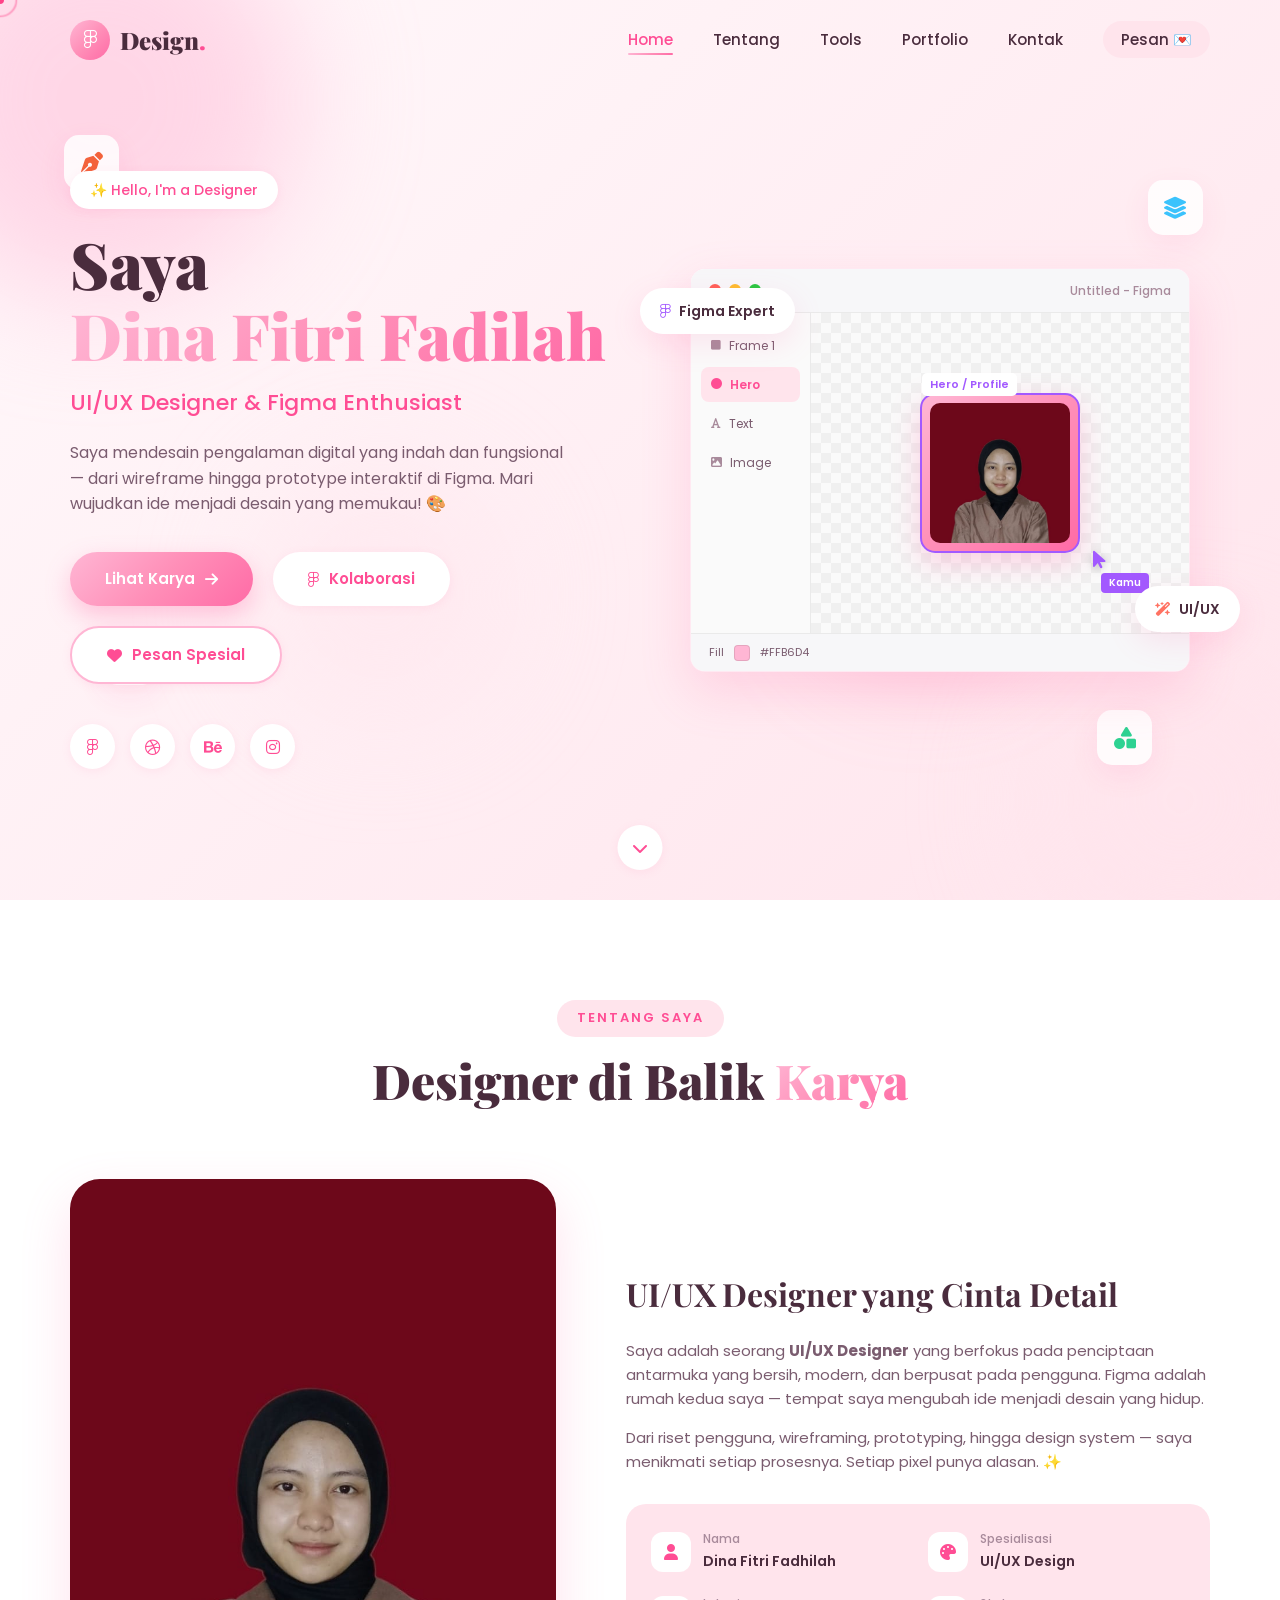
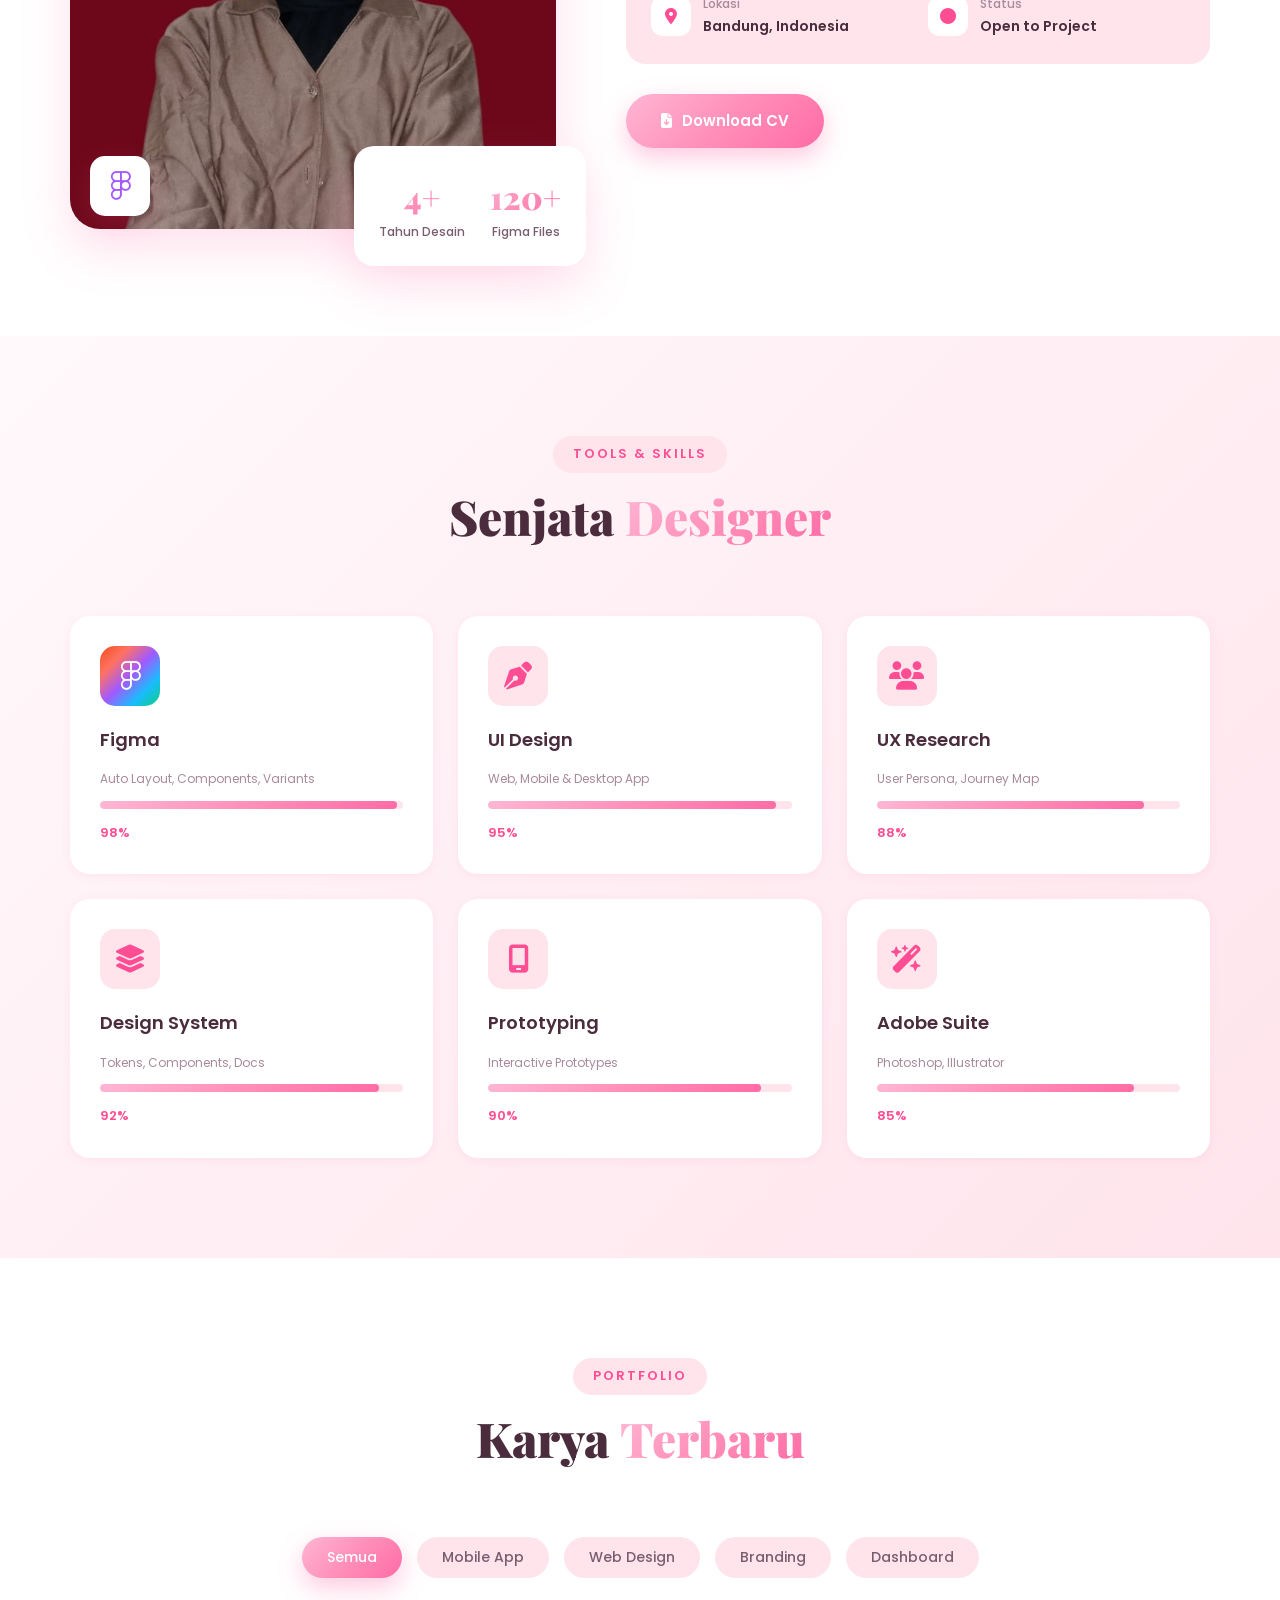
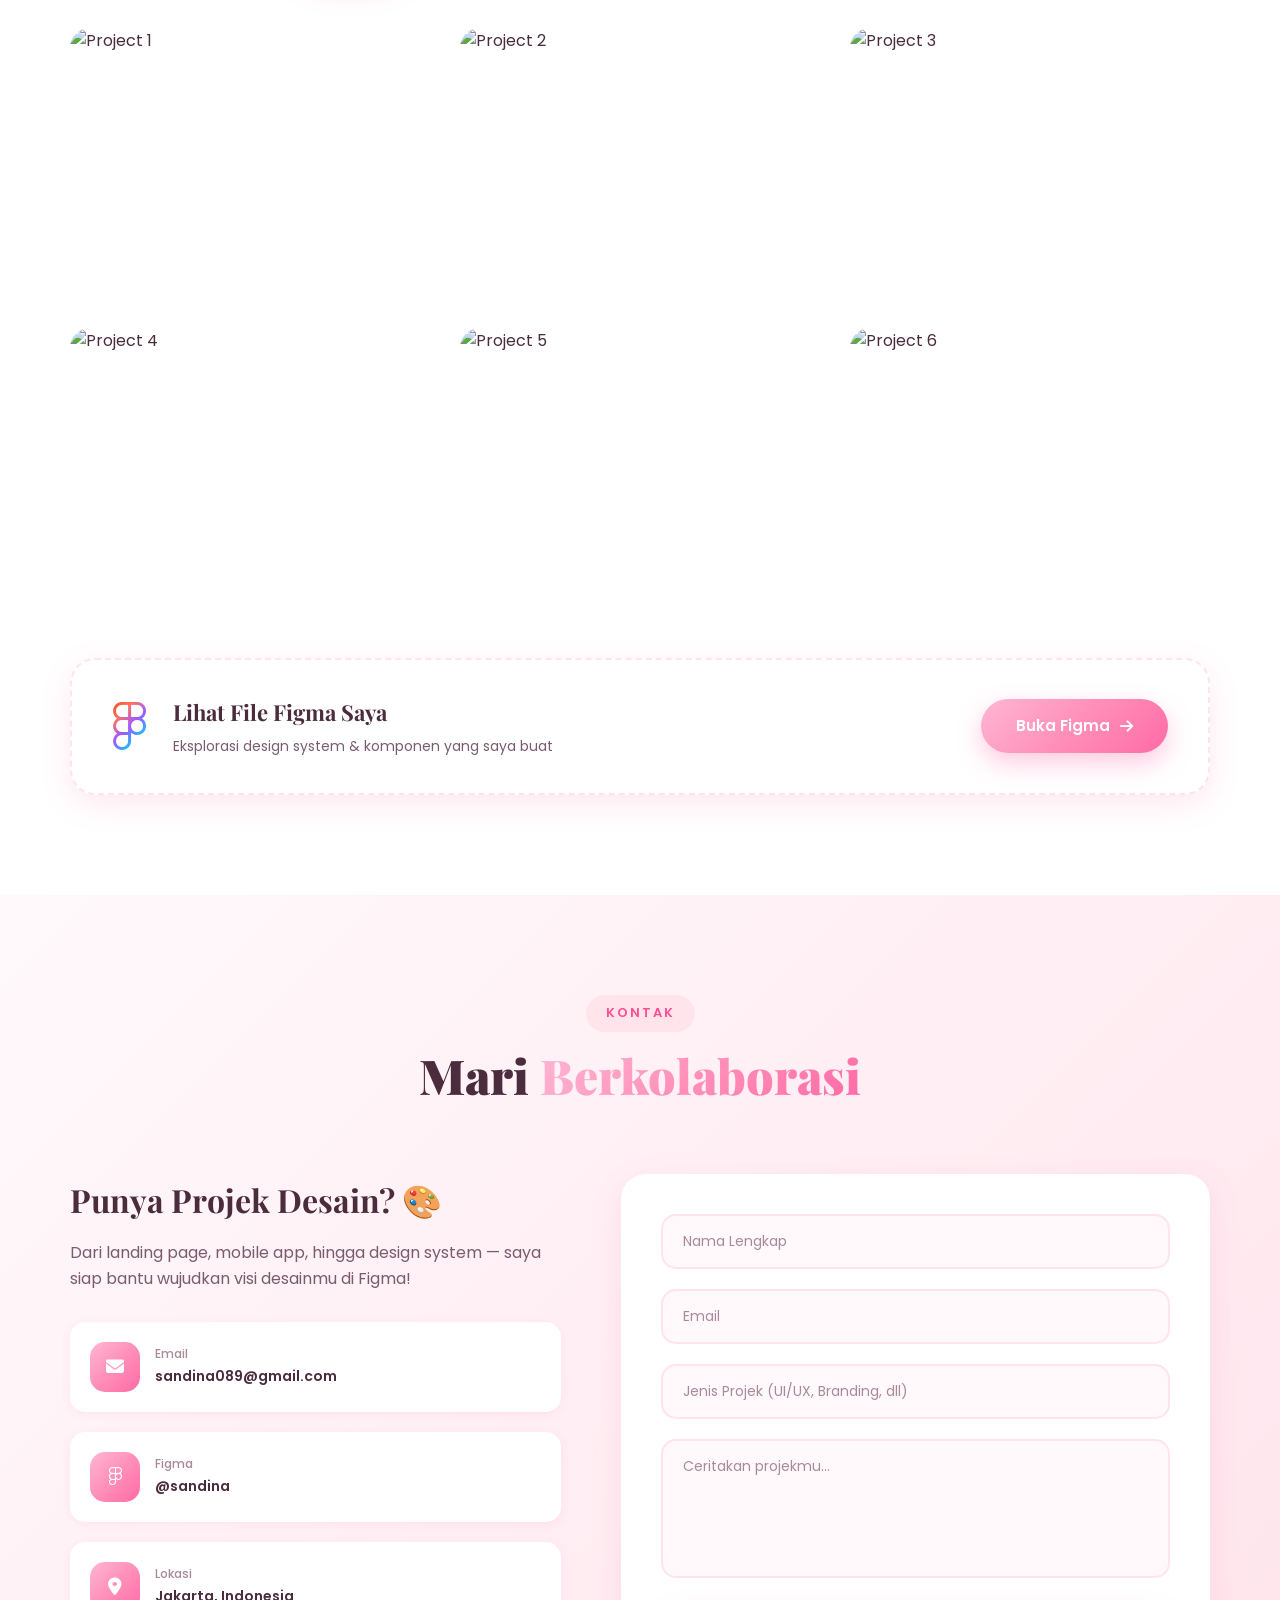
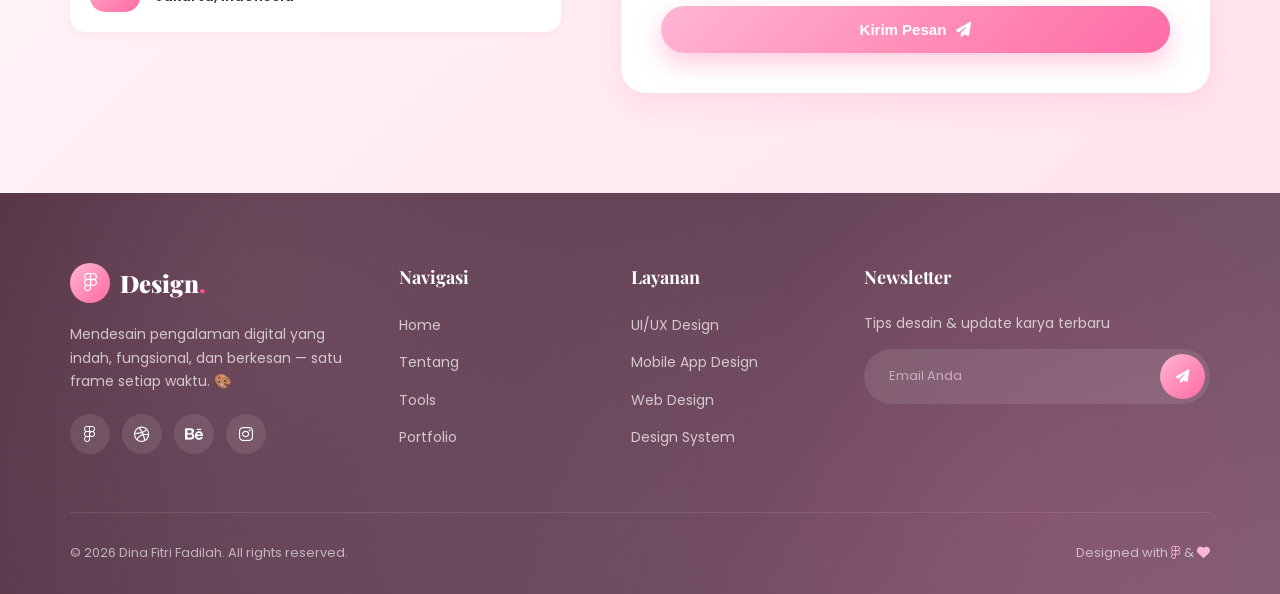
==== index.html @ 7e272f4e "🎀 Initial commit - pink profile website" ====
<!DOCTYPE html>
<html lang="id">
<head>
    <meta charset="UTF-8">
    <meta name="viewport" content="width=device-width, initial-scale=1.0">
    <title>Dina Fitri Fadilah | UI/UX Designer & Figma Expert</title>
    <link rel="stylesheet" href="style.css">
    <link href="https://fonts.googleapis.com/css2?family=Poppins:wght@300;400;500;600;700;800&family=Playfair+Display:wght@700;900&display=swap" rel="stylesheet">
    <link rel="stylesheet" href="https://cdnjs.cloudflare.com/ajax/libs/font-awesome/6.4.0/css/all.min.css">
</head>
<body>
    <!-- Loading Screen -->
    <div class="loader">
        <div class="loader-content">
            <div class="figma-loader">
                <span class="dot dot-1"></span>
                <span class="dot dot-2"></span>
                <span class="dot dot-3"></span>
                <span class="dot dot-4"></span>
                <span class="dot dot-5"></span>
            </div>
            <p>Designing...</p>
        </div>
    </div>

    <!-- Custom Cursor -->
    <div class="cursor"></div>
    <div class="cursor-follower"></div>

    <!-- Navbar -->
    <nav class="navbar">
        <div class="nav-container">
            <a href="#home" class="logo">
                <span class="logo-icon"><i class="fab fa-figma"></i></span>
                <span class="logo-text">Design<span class="logo-accent">.</span></span>
            </a>
            
            <ul class="nav-menu">
                <li><a href="#home" class="nav-link active">Home</a></li>
                <li><a href="#about" class="nav-link">Tentang</a></li>
                <li><a href="#skills" class="nav-link">Tools</a></li>
                <li><a href="#portfolio" class="nav-link">Portfolio</a></li>
                <li><a href="#contact" class="nav-link">Kontak</a></li>
                <li><a href="pesan.html" class="nav-link nav-special">Pesan 💌</a></li>
            </ul>

            <div class="hamburger">
                <span></span>
                <span></span>
                <span></span>
            </div>
        </div>
    </nav>

    <!-- Hero Section -->
    <section id="home" class="hero">
        <div class="floating-shapes">
            <div class="shape shape-1"></div>
            <div class="shape shape-2"></div>
            <div class="shape shape-3"></div>
            <div class="shape shape-4"></div>
        </div>

        <!-- Floating Figma Tools -->
        <div class="floating-tools">
            <div class="tool-icon tool-1"><i class="fas fa-pen-nib"></i></div>
            <div class="tool-icon tool-2"><i class="fas fa-vector-square"></i></div>
            <div class="tool-icon tool-3"><i class="fas fa-layer-group"></i></div>
            <div class="tool-icon tool-4"><i class="fas fa-shapes"></i></div>
        </div>

        <div class="hero-container">
            <div class="hero-content">
                <span class="hero-greeting">✨ Hello, I'm a Designer</span>
                <h1 class="hero-title">
                    Saya <span class="highlight">Dina Fitri Fadilah</span>
                </h1>
                <p class="hero-subtitle">UI/UX Designer & Figma Enthusiast</p>
                <p class="hero-description">
                    Saya mendesain pengalaman digital yang indah dan fungsional — 
                    dari wireframe hingga prototype interaktif di Figma. Mari wujudkan 
                    ide menjadi desain yang memukau! 🎨
                </p>
                
                <div class="hero-buttons">
                    <a href="#portfolio" class="btn btn-primary">
                        Lihat Karya <i class="fas fa-arrow-right"></i>
                    </a>
                    <a href="#contact" class="btn btn-secondary">
                        <i class="fab fa-figma"></i> Kolaborasi
                    </a>
                    <a href="pesan.html" class="btn btn-special">
                        <i class="fas fa-heart"></i> Pesan Spesial
                    </a>
                </div>

                <div class="hero-socials">
                    <a href="#" class="social-link" title="Figma"><i class="fab fa-figma"></i></a>
                    <a href="#" class="social-link" title="Dribbble"><i class="fab fa-dribbble"></i></a>
                    <a href="#" class="social-link" title="Behance"><i class="fab fa-behance"></i></a>
                    <a href="#" class="social-link" title="Instagram"><i class="fab fa-instagram"></i></a>
                </div>
            </div>

            <div class="hero-image">
                <div class="figma-canvas">
                    <!-- Design Canvas Mockup -->
                    <div class="canvas-toolbar">
                        <span class="dot-red"></span>
                        <span class="dot-yellow"></span>
                        <span class="dot-green"></span>
                        <span class="canvas-title">Untitled - Figma</span>
                    </div>
                    <div class="canvas-body">
                        <div class="canvas-sidebar">
                            <div class="layer-item"><i class="fas fa-square"></i> Frame 1</div>
                            <div class="layer-item active"><i class="fas fa-circle"></i> Hero</div>
                            <div class="layer-item"><i class="fas fa-font"></i> Text</div>
                            <div class="layer-item"><i class="fas fa-image"></i> Image</div>
                        </div>
                        <div class="canvas-workspace">
                            <div class="design-frame">
                                <img src="dina.jpeg" alt="Profile">
                                <div class="frame-label">Hero / Profile</div>
                            </div>
                            <div class="cursor-design">
                                <i class="fas fa-mouse-pointer"></i>
                                <span class="cursor-name">Kamu</span>
                            </div>
                        </div>
                    </div>
                    <div class="canvas-properties">
                        <span>Fill</span>
                        <span class="color-chip"></span>
                        <span>#FFB6D4</span>
                    </div>
                </div>

                <div class="floating-badge badge-1">
                    <i class="fab fa-figma"></i>
                    <span>Figma Expert</span>
                </div>
                <div class="floating-badge badge-2">
                    <i class="fas fa-wand-magic-sparkles"></i>
                    <span>UI/UX</span>
                </div>
            </div>
        </div>

        <a href="#about" class="scroll-down">
            <i class="fas fa-chevron-down"></i>
        </a>
    </section>

    <!-- About Section -->
    <section id="about" class="about">
        <div class="container">
            <div class="section-header">
                <span class="section-tag">Tentang Saya</span>
                <h2 class="section-title">Designer di Balik <span class="highlight">Karya</span></h2>
            </div>

            <div class="about-content">
                <div class="about-image">
                    <div class="about-img-wrapper">
                        <img src="dina.jpeg" alt="About">
                        <div class="img-decoration">
                            <i class="fab fa-figma"></i>
                        </div>
                    </div>
                    <div class="about-stats">
                        <div class="stat">
                            <h3>4+</h3>
                            <p>Tahun Desain</p>
                        </div>
                        <div class="stat">
                            <h3>120+</h3>
                            <p>Figma Files</p>
                        </div>
                    </div>
                </div>

                <div class="about-text">
                    <h3>UI/UX Designer yang Cinta Detail</h3>
                    <p>
                        Saya adalah seorang <strong>UI/UX Designer</strong> yang berfokus pada 
                        penciptaan antarmuka yang bersih, modern, dan berpusat pada pengguna. 
                        Figma adalah rumah kedua saya — tempat saya mengubah ide menjadi 
                        desain yang hidup.
                    </p>
                    <p>
                        Dari riset pengguna, wireframing, prototyping, hingga design system — 
                        saya menikmati setiap prosesnya. Setiap pixel punya alasan. ✨
                    </p>

                    <div class="about-info">
                        <div class="info-item">
                            <i class="fas fa-user"></i>
                            <div>
                                <strong>Nama</strong>
                                <span>Dina Fitri Fadhilah</span>
                            </div>
                        </div>
                        <div class="info-item">
                            <i class="fas fa-palette"></i>
                            <div>
                                <strong>Spesialisasi</strong>
                                <span>UI/UX Design</span>
                            </div>
                        </div>
                        <div class="info-item">
                            <i class="fas fa-map-marker-alt"></i>
                            <div>
                                <strong>Lokasi</strong>
                                <span>Bandung, Indonesia</span>
                            </div>
                        </div>
                        <div class="info-item">
                            <i class="fas fa-circle"></i>
                            <div>
                                <strong>Status</strong>
                                <span>Open to Project</span>
                            </div>
                        </div>
                    </div>

                    <a href="#" class="btn btn-primary">
                        <i class="fas fa-file-arrow-down"></i> Download CV
                    </a>
                </div>
            </div>
        </div>
    </section>

    <!-- Skills Section (Figma Tools) -->
    <section id="skills" class="skills">
        <div class="container">
            <div class="section-header">
                <span class="section-tag">Tools & Skills</span>
                <h2 class="section-title">Senjata <span class="highlight">Designer</span></h2>
            </div>

            <div class="skills-grid">
                <div class="skill-card">
                    <div class="skill-icon figma-icon">
                        <i class="fab fa-figma"></i>
                    </div>
                    <h3>Figma</h3>
                    <p class="skill-desc">Auto Layout, Components, Variants</p>
                    <div class="skill-bar">
                        <div class="skill-progress" data-progress="98%"></div>
                    </div>
                    <span class="skill-percent">98%</span>
                </div>

                <div class="skill-card">
                    <div class="skill-icon">
                        <i class="fas fa-pen-nib"></i>
                    </div>
                    <h3>UI Design</h3>
                    <p class="skill-desc">Web, Mobile & Desktop App</p>
                    <div class="skill-bar">
                        <div class="skill-progress" data-progress="95%"></div>
                    </div>
                    <span class="skill-percent">95%</span>
                </div>

                <div class="skill-card">
                    <div class="skill-icon">
                        <i class="fas fa-users"></i>
                    </div>
                    <h3>UX Research</h3>
                    <p class="skill-desc">User Persona, Journey Map</p>
                    <div class="skill-bar">
                        <div class="skill-progress" data-progress="88%"></div>
                    </div>
                    <span class="skill-percent">88%</span>
                </div>

                <div class="skill-card">
                    <div class="skill-icon">
                        <i class="fas fa-layer-group"></i>
                    </div>
                    <h3>Design System</h3>
                    <p class="skill-desc">Tokens, Components, Docs</p>
                    <div class="skill-bar">
                        <div class="skill-progress" data-progress="92%"></div>
                    </div>
                    <span class="skill-percent">92%</span>
                </div>

                <div class="skill-card">
                    <div class="skill-icon">
                        <i class="fas fa-mobile-screen"></i>
                    </div>
                    <h3>Prototyping</h3>
                    <p class="skill-desc">Interactive Prototypes</p>
                    <div class="skill-bar">
                        <div class="skill-progress" data-progress="90%"></div>
                    </div>
                    <span class="skill-percent">90%</span>
                </div>

                <div class="skill-card">
                    <div class="skill-icon">
                        <i class="fas fa-wand-magic-sparkles"></i>
                    </div>
                    <h3>Adobe Suite</h3>
                    <p class="skill-desc">Photoshop, Illustrator</p>
                    <div class="skill-bar">
                        <div class="skill-progress" data-progress="85%"></div>
                    </div>
                    <span class="skill-percent">85%</span>
                </div>
            </div>
        </div>
    </section>

    <!-- Portfolio Section -->
    <section id="portfolio" class="portfolio">
        <div class="container">
            <div class="section-header">
                <span class="section-tag">Portfolio</span>
                <h2 class="section-title">Karya <span class="highlight">Terbaru</span></h2>
            </div>

            <div class="portfolio-filter">
                <button class="filter-btn active" data-filter="all">Semua</button>
                <button class="filter-btn" data-filter="mobile">Mobile App</button>
                <button class="filter-btn" data-filter="web">Web Design</button>
                <button class="filter-btn" data-filter="branding">Branding</button>
                <button class="filter-btn" data-filter="dashboard">Dashboard</button>
            </div>

            <div class="portfolio-grid">
                <div class="portfolio-item" data-category="mobile">
                    <img src="https://images.unsplash.com/photo-1551650975-87deedd944c3?w=600&h=400&fit=crop" alt="Project 1">
                    <div class="portfolio-overlay">
                        <span class="portfolio-tag">Mobile App</span>
                        <h3>Fitness Tracker App</h3>
                        <p>UI/UX Design • Figma</p>
                        <a href="#" class="portfolio-link"><i class="fas fa-arrow-up-right-from-square"></i></a>
                    </div>
                </div>

                <div class="portfolio-item" data-category="web">
                    <img src="https://images.unsplash.com/photo-1467232004584-a241de8bcf5d?w=600&h=400&fit=crop" alt="Project 2">
                    <div class="portfolio-overlay">
                        <span class="portfolio-tag">Web Design</span>
                        <h3>E-Commerce Platform</h3>
                        <p>UI Design • Figma</p>
                        <a href="#" class="portfolio-link"><i class="fas fa-arrow-up-right-from-square"></i></a>
                    </div>
                </div>

                <div class="portfolio-item" data-category="dashboard">
                    <img src="https://images.unsplash.com/photo-1551288049-bebda4e38f71?w=600&h=400&fit=crop" alt="Project 3">
                    <div class="portfolio-overlay">
                        <span class="portfolio-tag">Dashboard</span>
                        <h3>Analytics Dashboard</h3>
                        <p>UI/UX • Design System</p>
                        <a href="#" class="portfolio-link"><i class="fas fa-arrow-up-right-from-square"></i></a>
                    </div>
                </div>

                <div class="portfolio-item" data-category="branding">
                    <img src="https://images.unsplash.com/photo-1626785774573-4b799315345d?w=600&h=400&fit=crop" alt="Project 4">
                    <div class="portfolio-overlay">
                        <span class="portfolio-tag">Branding</span>
                        <h3>Brand Identity Kit</h3>
                        <p>Logo • Guidelines</p>
                        <a href="#" class="portfolio-link"><i class="fas fa-arrow-up-right-from-square"></i></a>
                    </div>
                </div>

                <div class="portfolio-item" data-category="mobile">
                    <img src="https://images.unsplash.com/photo-1616469829581-73993eb86b02?w=600&h=400&fit=crop" alt="Project 5">
                    <div class="portfolio-overlay">
                        <span class="portfolio-tag">Mobile App</span>
                        <h3>Food Delivery App</h3>
                        <p>UI Design • Prototype</p>
                        <a href="#" class="portfolio-link"><i class="fas fa-arrow-up-right-from-square"></i></a>
                    </div>
                </div>

                <div class="portfolio-item" data-category="web">
                    <img src="https://images.unsplash.com/photo-1547658719-da2b51169166?w=600&h=400&fit=crop" alt="Project 6">
                    <div class="portfolio-overlay">
                        <span class="portfolio-tag">Web Design</span>
                        <h3>Portfolio Website</h3>
                        <p>Web Design • Figma</p>
                        <a href="#" class="portfolio-link"><i class="fas fa-arrow-up-right-from-square"></i></a>
                    </div>
                </div>
            </div>

            <!-- Figma CTA -->
            <div class="figma-cta">
                <i class="fab fa-figma"></i>
                <div>
                    <h3>Lihat File Figma Saya</h3>
                    <p>Eksplorasi design system & komponen yang saya buat</p>
                </div>
                <a href="#" class="btn btn-primary">Buka Figma <i class="fas fa-arrow-right"></i></a>
            </div>
        </div>
    </section>

    <!-- Contact Section -->
    <section id="contact" class="contact">
        <div class="container">
            <div class="section-header">
                <span class="section-tag">Kontak</span>
                <h2 class="section-title">Mari <span class="highlight">Berkolaborasi</span></h2>
            </div>

            <div class="contact-content">
                <div class="contact-info">
                    <h3>Punya Projek Desain? 🎨</h3>
                    <p>
                        Dari landing page, mobile app, hingga design system — 
                        saya siap bantu wujudkan visi desainmu di Figma!
                    </p>

                    <div class="contact-items">
                        <div class="contact-item">
                            <div class="contact-icon">
                                <i class="fas fa-envelope"></i>
                            </div>
                            <div>
                                <strong>Email</strong>
                                <span>sandina089@gmail.com</span>
                            </div>
                        </div>

                        <div class="contact-item">
                            <div class="contact-icon">
                                <i class="fab fa-figma"></i>
                            </div>
                            <div>
                                <strong>Figma</strong>
                                <span>@sandina</span>
                            </div>
                        </div>

                        <div class="contact-item">
                            <div class="contact-icon">
                                <i class="fas fa-map-marker-alt"></i>
                            </div>
                            <div>
                                <strong>Lokasi</strong>
                                <span>Jakarta, Indonesia</span>
                            </div>
                        </div>
                    </div>
                </div>

                <form class="contact-form" id="contactForm">
                    <div class="form-group">
                        <input type="text" placeholder="Nama Lengkap" required>
                    </div>
                    <div class="form-group">
                        <input type="email" placeholder="Email" required>
                    </div>
                    <div class="form-group">
                        <input type="text" placeholder="Jenis Projek (UI/UX, Branding, dll)" required>
                    </div>
                    <div class="form-group">
                        <textarea rows="5" placeholder="Ceritakan projekmu..." required></textarea>
                    </div>
                    <button type="submit" class="btn btn-primary">
                        Kirim Pesan <i class="fas fa-paper-plane"></i>
                    </button>
                </form>
            </div>
        </div>
    </section>

    <!-- Footer -->
    <footer class="footer">
        <div class="container">
            <div class="footer-content">
                <div class="footer-brand">
                    <a href="#home" class="logo">
                        <span class="logo-icon"><i class="fab fa-figma"></i></span>
                        <span class="logo-text">Design<span class="logo-accent">.</span></span>
                    </a>
                    <p>
                        Mendesain pengalaman digital yang indah, 
                        fungsional, dan berkesan — satu frame setiap waktu. 🎨
                    </p>
                    <div class="footer-socials">
                        <a href="#"><i class="fab fa-figma"></i></a>
                        <a href="#"><i class="fab fa-dribbble"></i></a>
                        <a href="#"><i class="fab fa-behance"></i></a>
                        <a href="#"><i class="fab fa-instagram"></i></a>
                    </div>
                </div>

                <div class="footer-links">
                    <h4>Navigasi</h4>
                    <ul>
                        <li><a href="#home">Home</a></li>
                        <li><a href="#about">Tentang</a></li>
                        <li><a href="#skills">Tools</a></li>
                        <li><a href="#portfolio">Portfolio</a></li>
                    </ul>
                </div>

                <div class="footer-links">
                    <h4>Layanan</h4>
                    <ul>
                        <li><a href="#">UI/UX Design</a></li>
                        <li><a href="#">Mobile App Design</a></li>
                        <li><a href="#">Web Design</a></li>
                        <li><a href="#">Design System</a></li>
                    </ul>
                </div>

                <div class="footer-newsletter">
                    <h4>Newsletter</h4>
                    <p>Tips desain & update karya terbaru</p>
                    <form class="newsletter-form">
                        <input type="email" placeholder="Email Anda">
                        <button type="submit"><i class="fas fa-paper-plane"></i></button>
                    </form>
                </div>
            </div>

            <div class="footer-bottom">
                <p>&copy; 2026 Dina Fitri Fadilah. All rights reserved.</p>
                <p>Designed with <i class="fab fa-figma"></i> & <i class="fas fa-heart"></i></p>
            </div>
        </div>
    </footer>

    <!-- Scroll to Top -->
    <button class="scroll-top">
        <i class="fas fa-arrow-up"></i>
    </button>

    <script src="script.js"></script>
</body>
</html>
---- style.css ----
/* ===== RESET & VARIABLES ===== */
* {
    margin: 0;
    padding: 0;
    box-sizing: border-box;
    text-decoration: none;
    list-style: none;
    scroll-behavior: smooth;
}

:root {
    --pink-light: #ffe4ec;
    --pink: #ffb6d4;
    --pink-medium: #ff8fb8;
    --pink-dark: #ff6ba6;
    --pink-accent: #ff4d94;
    --white: #ffffff;
    --cream: #fff9fb;
    --text-dark: #4a2c3d;
    --text-medium: #7a5c6f;
    --text-light: #a88a9b;
    --shadow-sm: 0 2px 10px rgba(255, 107, 166, 0.1);
    --shadow-md: 0 10px 30px rgba(255, 107, 166, 0.15);
    --shadow-lg: 0 20px 50px rgba(255, 107, 166, 0.2);
    --gradient: linear-gradient(135deg, #ffb6d4 0%, #ff8fb8 50%, #ff6ba6 100%);
    --gradient-soft: linear-gradient(135deg, #fff9fb 0%, #ffe4ec 100%);
    --transition: all 0.4s cubic-bezier(0.4, 0, 0.2, 1);
}

html {
    scroll-behavior: smooth;
}

body {
    font-family: 'Poppins', sans-serif;
    background: var(--cream);
    color: var(--text-dark);
    line-height: 1.6;
    overflow-x: hidden;
    cursor: none;
}

/* ===== LOADER ===== */
.loader {
    position: fixed;
    inset: 0;
    background: var(--gradient-soft);
    display: flex;
    justify-content: center;
    align-items: center;
    z-index: 9999;
    transition: opacity 0.6s, visibility 0.6s;
}

.loader.hidden {
    opacity: 0;
    visibility: hidden;
}

.loader-content {
    text-align: center;
}

.loader-content p {
    margin-top: 20px;
    color: var(--pink-accent);
    font-weight: 500;
    letter-spacing: 2px;
}

.heart-loader {
    width: 50px;
    height: 50px;
    background: var(--pink-accent);
    position: relative;
    transform: rotate(-45deg);
    animation: heartbeat 1s infinite;
}

.heart-loader::before,
.heart-loader::after {
    content: '';
    width: 50px;
    height: 50px;
    background: var(--pink-accent);
    border-radius: 50%;
    position: absolute;
}

.heart-loader::before {
    top: -25px;
    left: 0;
}

.heart-loader::after {
    top: 0;
    left: 25px;
}

@keyframes heartbeat {
    0%, 100% { transform: rotate(-45deg) scale(1); }
    50% { transform: rotate(-45deg) scale(1.15); }
}

/* ===== CUSTOM CURSOR ===== */
.cursor,
.cursor-follower {
    position: fixed;
    pointer-events: none;
    z-index: 9998;
    border-radius: 50%;
    transition: transform 0.15s ease;
    mix-blend-mode: multiply;
}

.cursor {
    width: 8px;
    height: 8px;
    background: var(--pink-accent);
    transform: translate(-50%, -50%);
}

.cursor-follower {
    width: 35px;
    height: 35px;
    border: 2px solid var(--pink);
    transform: translate(-50%, -50%);
    transition: transform 0.3s ease, width 0.3s, height 0.3s, background 0.3s;
}

.cursor-follower.hover {
    width: 60px;
    height: 60px;
    background: rgba(255, 182, 212, 0.3);
    border-color: var(--pink-accent);
}

/* ===== NAVBAR ===== */
.navbar {
    position: fixed;
    top: 0;
    left: 0;
    width: 100%;
    padding: 20px 0;
    z-index: 1000;
    transition: var(--transition);
    background: transparent;
}

.navbar.scrolled {
    background: rgba(255, 255, 255, 0.95);
    backdrop-filter: blur(20px);
    box-shadow: var(--shadow-sm);
    padding: 15px 0;
}

.nav-container {
    max-width: 1200px;
    margin: 0 auto;
    padding: 0 30px;
    display: flex;
    justify-content: space-between;
    align-items: center;
}

.logo {
    display: flex;
    align-items: center;
    gap: 10px;
    font-family: 'Playfair Display', serif;
    font-size: 24px;
    font-weight: 900;
    color: var(--text-dark);
}

.logo-icon {
    width: 40px;
    height: 40px;
    background: var(--gradient);
    border-radius: 50%;
    display: flex;
    justify-content: center;
    align-items: center;
    color: var(--white);
    font-size: 20px;
    animation: pulse 2s infinite;
}

@keyframes pulse {
    0%, 100% { transform: scale(1); }
    50% { transform: scale(1.1); }
}

.nav-menu {
    display: flex;
    gap: 40px;
    align-items: center;
}

.nav-link {
    color: var(--text-dark);
    font-weight: 500;
    font-size: 15px;
    position: relative;
    transition: var(--transition);
}

.nav-link::after {
    content: '';
    position: absolute;
    bottom: -5px;
    left: 0;
    width: 0;
    height: 2px;
    background: var(--gradient);
    transition: width 0.3s ease;
    border-radius: 2px;
}

.nav-link:hover,
.nav-link.active {
    color: var(--pink-accent);
}

.nav-link:hover::after,
.nav-link.active::after {
    width: 100%;
}

.hamburger {
    display: none;
    flex-direction: column;
    gap: 5px;
    cursor: pointer;
    padding: 5px;
}

.hamburger span {
    width: 25px;
    height: 3px;
    background: var(--pink-accent);
    border-radius: 3px;
    transition: var(--transition);
}

.hamburger.active span:nth-child(1) {
    transform: translateY(8px) rotate(45deg);
}

.hamburger.active span:nth-child(2) {
    opacity: 0;
}

.hamburger.active span:nth-child(3) {
    transform: translateY(-8px) rotate(-45deg);
}

/* ===== HERO SECTION ===== */
.hero {
    min-height: 100vh;
    display: flex;
    align-items: center;
    position: relative;
    overflow: hidden;
    background: var(--gradient-soft);
    padding: 120px 0 80px;
}

.floating-shapes {
    position: absolute;
    inset: 0;
    overflow: hidden;
    pointer-events: none;
}

.shape {
    position: absolute;
    border-radius: 50%;
    filter: blur(60px);
    opacity: 0.5;
}

.shape-1 {
    width: 400px;
    height: 400px;
    background: var(--pink);
    top: -100px;
    left: -100px;
    animation: float 8s ease-in-out infinite;
}

.shape-2 {
    width: 300px;
    height: 300px;
    background: var(--pink-light);
    bottom: -50px;
    right: -50px;
    animation: float 10s ease-in-out infinite reverse;
}

.shape-3 {
    width: 200px;
    height: 200px;
    background: var(--pink-medium);
    top: 50%;
    right: 20%;
    animation: float 7s ease-in-out infinite;
}

.shape-4 {
    width: 250px;
    height: 250px;
    background: var(--pink-light);
    bottom: 20%;
    left: 20%;
    animation: float 9s ease-in-out infinite reverse;
}

@keyframes float {
    0%, 100% { transform: translate(0, 0) scale(1); }
    50% { transform: translate(30px, -30px) scale(1.1); }
}

.hero-container {
    max-width: 1200px;
    margin: 0 auto;
    padding: 0 30px;
    display: grid;
    grid-template-columns: 1fr 1fr;
    gap: 60px;
    align-items: center;
    position: relative;
    z-index: 1;
}

.hero-greeting {
    display: inline-block;
    padding: 8px 20px;
    background: var(--white);
    border-radius: 30px;
    color: var(--pink-accent);
    font-size: 14px;
    font-weight: 500;
    box-shadow: var(--shadow-sm);
    margin-bottom: 20px;
    animation: fadeInUp 0.8s ease;
}

.hero-title {
    font-family: 'Playfair Display', serif;
    font-size: 64px;
    font-weight: 900;
    line-height: 1.1;
    color: var(--text-dark);
    margin-bottom: 15px;
    animation: fadeInUp 0.8s ease 0.1s both;
}

.highlight {
    background: var(--gradient);
    -webkit-background-clip: text;
    -webkit-text-fill-color: transparent;
    background-clip: text;
    position: relative;
    display: inline-block;
}

.hero-subtitle {
    font-size: 22px;
    color: var(--pink-accent);
    font-weight: 500;
    margin-bottom: 20px;
    animation: fadeInUp 0.8s ease 0.2s both;
}

.hero-description {
    font-size: 16px;
    color: var(--text-medium);
    margin-bottom: 35px;
    max-width: 500px;
    animation: fadeInUp 0.8s ease 0.3s both;
}

.hero-buttons {
    display: flex;
    gap: 20px;
    margin-bottom: 40px;
    flex-wrap: wrap;
    animation: fadeInUp 0.8s ease 0.4s both;
}

.btn {
    display: inline-flex;
    align-items: center;
    gap: 10px;
    padding: 15px 35px;
    border-radius: 50px;
    font-weight: 600;
    font-size: 15px;
    cursor: pointer;
    transition: var(--transition);
    border: none;
    position: relative;
    overflow: hidden;
}

.btn-primary {
    background: var(--gradient);
    color: var(--white);
    box-shadow: 0 10px 25px rgba(255, 107, 166, 0.35);
}

.btn-primary::before {
    content: '';
    position: absolute;
    inset: 0;
    background: linear-gradient(135deg, #ff6ba6 0%, #ff4d94 100%);
    opacity: 0;
    transition: opacity 0.3s;
}

.btn-primary:hover {
    transform: translateY(-3px);
    box-shadow: 0 15px 35px rgba(255, 107, 166, 0.5);
}

.btn-primary:hover::before {
    opacity: 1;
}

.btn-primary span,
.btn-primary i {
    position: relative;
    z-index: 1;
}

.btn-primary i {
    transition: transform 0.3s;
}

.btn-primary:hover i {
    transform: translateX(5px);
}

.btn-secondary {
    background: var(--white);
    color: var(--pink-accent);
    box-shadow: var(--shadow-sm);
}

.btn-secondary:hover {
    transform: translateY(-3px);
    box-shadow: var(--shadow-md);
    background: var(--pink-light);
}

/* Tombol Pesan Spesial */
.btn-special {
    background: var(--white);
    color: var(--pink-accent);
    border: 2px solid var(--pink);
    box-shadow: var(--shadow-sm);
    animation: pulseGlow 2s infinite;
}

.btn-special:hover {
    background: var(--gradient);
    color: var(--white);
    border-color: transparent;
    transform: translateY(-3px);
    box-shadow: 0 15px 35px rgba(255, 107, 166, 0.5);
}

.btn-special i {
    animation: heartbeat 1.5s infinite;
}

@keyframes pulseGlow {
    0%, 100% { box-shadow: 0 0 0 0 rgba(255, 107, 166, 0.4); }
    50% { box-shadow: 0 0 0 15px rgba(255, 107, 166, 0); }
}

.hero-socials {
    display: flex;
    gap: 15px;
    animation: fadeInUp 0.8s ease 0.5s both;
}

.social-link {
    width: 45px;
    height: 45px;
    border-radius: 50%;
    background: var(--white);
    color: var(--pink-accent);
    display: flex;
    justify-content: center;
    align-items: center;
    box-shadow: var(--shadow-sm);
    transition: var(--transition);
}

.social-link:hover {
    background: var(--gradient);
    color: var(--white);
    transform: translateY(-5px) rotate(360deg);
}

/* Hero Image */
.hero-image {
    display: flex;
    justify-content: center;
    align-items: center;
    animation: fadeInRight 1s ease 0.3s both;
}

.image-wrapper {
    position: relative;
    width: 400px;
    height: 400px;
}

.image-bg {
    position: absolute;
    inset: -20px;
    background: var(--gradient);
    border-radius: 50% 50% 50% 50% / 60% 60% 40% 40%;
    opacity: 0.3;
    animation: morph 8s ease-in-out infinite;
}

@keyframes morph {
    0%, 100% { border-radius: 50% 50% 50% 50% / 60% 60% 40% 40%; }
    50% { border-radius: 60% 40% 40% 60% / 50% 60% 40% 50%; }
}

.image-wrapper img {
    position: relative;
    width: 100%;
    height: 100%;
    object-fit: cover;
    border-radius: 50% 50% 50% 50% / 60% 60% 40% 40%;
    border: 8px solid var(--white);
    box-shadow: var(--shadow-lg);
    z-index: 1;
}

.floating-badge {
    position: absolute;
    background: var(--white);
    padding: 12px 20px;
    border-radius: 50px;
    box-shadow: var(--shadow-md);
    display: flex;
    align-items: center;
    gap: 8px;
    font-size: 14px;
    font-weight: 600;
    color: var(--text-dark);
    z-index: 2;
}

.floating-badge i {
    color: var(--pink-accent);
}

.badge-1 {
    top: 20px;
    left: -30px;
    animation: float 4s ease-in-out infinite;
}

.badge-2 {
    bottom: 40px;
    right: -30px;
    animation: float 5s ease-in-out infinite reverse;
}

.scroll-down {
    position: absolute;
    bottom: 30px;
    left: 50%;
    transform: translateX(-50%);
    width: 45px;
    height: 45px;
    border-radius: 50%;
    background: var(--white);
    color: var(--pink-accent);
    display: flex;
    justify-content: center;
    align-items: center;
    box-shadow: var(--shadow-sm);
    animation: bounce 2s infinite;
    z-index: 2;
}

@keyframes bounce {
    0%, 100% { transform: translateX(-50%) translateY(0); }
    50% { transform: translateX(-50%) translateY(10px); }
}

@keyframes fadeInUp {
    from { opacity: 0; transform: translateY(30px); }
    to { opacity: 1; transform: translateY(0); }
}

@keyframes fadeInRight {
    from { opacity: 0; transform: translateX(50px); }
    to { opacity: 1; transform: translateX(0); }
}

/* ===== SECTION GENERAL ===== */
section {
    padding: 100px 0;
    position: relative;
}

.container {
    max-width: 1200px;
    margin: 0 auto;
    padding: 0 30px;
}

.section-header {
    text-align: center;
    margin-bottom: 70px;
}

.section-tag {
    display: inline-block;
    padding: 8px 20px;
    background: var(--pink-light);
    color: var(--pink-accent);
    border-radius: 30px;
    font-size: 13px;
    font-weight: 600;
    letter-spacing: 2px;
    text-transform: uppercase;
    margin-bottom: 15px;
}

.section-title {
    font-family: 'Playfair Display', serif;
    font-size: 48px;
    font-weight: 900;
    color: var(--text-dark);
    line-height: 1.2;
}

/* ===== ABOUT SECTION ===== */
.about {
    background: var(--white);
}

.about-content {
    display: grid;
    grid-template-columns: 1fr 1.2fr;
    gap: 70px;
    align-items: center;
}

.about-image {
    position: relative;
}

.about-image img {
    width: 100%;
    border-radius: 30px;
    box-shadow: var(--shadow-lg);
}

.about-stats {
    position: absolute;
    bottom: -30px;
    right: -30px;
    background: var(--white);
    padding: 25px;
    border-radius: 20px;
    box-shadow: var(--shadow-lg);
    display: flex;
    gap: 25px;
}

.stat {
    text-align: center;
}

.stat h3 {
    font-family: 'Playfair Display', serif;
    font-size: 32px;
    background: var(--gradient);
    -webkit-background-clip: text;
    -webkit-text-fill-color: transparent;
    background-clip: text;
    font-weight: 900;
}

.stat p {
    font-size: 12px;
    color: var(--text-medium);
    font-weight: 500;
}

.about-text h3 {
    font-family: 'Playfair Display', serif;
    font-size: 32px;
    color: var(--text-dark);
    margin-bottom: 20px;
}

.about-text > p {
    color: var(--text-medium);
    margin-bottom: 15px;
    font-size: 15px;
}

.about-info {
    display: grid;
    grid-template-columns: 1fr 1fr;
    gap: 20px;
    margin: 30px 0;
    padding: 25px;
    background: var(--pink-light);
    border-radius: 20px;
}

.info-item {
    display: flex;
    align-items: center;
    gap: 12px;
}

.info-item i {
    width: 40px;
    height: 40px;
    background: var(--white);
    color: var(--pink-accent);
    border-radius: 12px;
    display: flex;
    justify-content: center;
    align-items: center;
    font-size: 16px;
    flex-shrink: 0;
}

.info-item strong {
    display: block;
    font-size: 12px;
    color: var(--text-light);
    font-weight: 500;
}

.info-item span {
    font-size: 14px;
    color: var(--text-dark);
    font-weight: 600;
}

/* ===== SKILLS SECTION ===== */
.skills {
    background: var(--gradient-soft);
}

.skills-grid {
    display: grid;
    grid-template-columns: repeat(auto-fit, minmax(280px, 1fr));
    gap: 25px;
}

.skill-card {
    background: var(--white);
    padding: 30px;
    border-radius: 20px;
    box-shadow: var(--shadow-sm);
    transition: var(--transition);
    position: relative;
    overflow: hidden;
}

.skill-card::before {
    content: '';
    position: absolute;
    top: 0;
    left: 0;
    width: 100%;
    height: 4px;
    background: var(--gradient);
    transform: scaleX(0);
    transform-origin: left;
    transition: transform 0.4s ease;
}

.skill-card:hover {
    transform: translateY(-10px);
    box-shadow: var(--shadow-lg);
}

.skill-card:hover::before {
    transform: scaleX(1);
}

.skill-icon {
    width: 60px;
    height: 60px;
    background: var(--pink-light);
    border-radius: 15px;
    display: flex;
    justify-content: center;
    align-items: center;
    font-size: 28px;
    color: var(--pink-accent);
    margin-bottom: 20px;
    transition: var(--transition);
}

.skill-card:hover .skill-icon {
    background: var(--gradient);
    color: var(--white);
    transform: rotate(-10deg) scale(1.1);
}

.skill-card h3 {
    font-size: 18px;
    color: var(--text-dark);
    margin-bottom: 15px;
    font-weight: 600;
}

.skill-bar {
    height: 8px;
    background: var(--pink-light);
    border-radius: 10px;
    overflow: hidden;
    margin-bottom: 10px;
}

.skill-progress {
    height: 100%;
    background: var(--gradient);
    border-radius: 10px;
    width: 0;
    transition: width 1.5s cubic-bezier(0.4, 0, 0.2, 1);
}

.skill-percent {
    font-size: 13px;
    font-weight: 600;
    color: var(--pink-accent);
}

/* ===== PORTFOLIO SECTION ===== */
.portfolio {
    background: var(--white);
}

.portfolio-filter {
    display: flex;
    justify-content: center;
    gap: 15px;
    margin-bottom: 50px;
    flex-wrap: wrap;
}

.filter-btn {
    padding: 10px 25px;
    background: var(--pink-light);
    color: var(--text-medium);
    border: none;
    border-radius: 30px;
    font-family: inherit;
    font-size: 14px;
    font-weight: 500;
    cursor: pointer;
    transition: var(--transition);
}

.filter-btn:hover {
    background: var(--pink);
    color: var(--white);
}

.filter-btn.active {
    background: var(--gradient);
    color: var(--white);
    box-shadow: 0 10px 25px rgba(255, 107, 166, 0.35);
}

.portfolio-grid {
    display: grid;
    grid-template-columns: repeat(auto-fit, minmax(320px, 1fr));
    gap: 30px;
}

.portfolio-item {
    position: relative;
    border-radius: 20px;
    overflow: hidden;
    cursor: pointer;
    transition: var(--transition);
    aspect-ratio: 4/3;
}

.portfolio-item.hidden {
    display: none;
}

.portfolio-item img {
    width: 100%;
    height: 100%;
    object-fit: cover;
    transition: transform 0.6s ease;
}

.portfolio-item:hover img {
    transform: scale(1.1);
}

.portfolio-overlay {
    position: absolute;
    inset: 0;
    background: linear-gradient(to top, rgba(255, 77, 148, 0.95), rgba(255, 182, 212, 0.7));
    padding: 30px;
    display: flex;
    flex-direction: column;
    justify-content: flex-end;
    opacity: 0;
    transition: opacity 0.4s ease;
    color: var(--white);
}

.portfolio-item:hover .portfolio-overlay {
    opacity: 1;
}

.portfolio-overlay h3 {
    font-family: 'Playfair Display', serif;
    font-size: 24px;
    font-weight: 700;
    transform: translateY(20px);
    transition: transform 0.4s ease;
}

.portfolio-overlay p {
    font-size: 14px;
    opacity: 0.9;
    margin-bottom: 15px;
    transform: translateY(20px);
    transition: transform 0.4s ease 0.1s;
}

.portfolio-link {
    position: absolute;
    top: 30px;
    right: 30px;
    width: 45px;
    height: 45px;
    background: var(--white);
    color: var(--pink-accent);
    border-radius: 50%;
    display: flex;
    justify-content: center;
    align-items: center;
    transform: scale(0) rotate(-180deg);
    transition: transform 0.4s ease;
}

.portfolio-item:hover .portfolio-overlay h3,
.portfolio-item:hover .portfolio-overlay p {
    transform: translateY(0);
}

.portfolio-item:hover .portfolio-link {
    transform: scale(1) rotate(0);
}

.portfolio-link:hover {
    background: var(--pink-accent);
    color: var(--white);
}

/* ===== CONTACT SECTION ===== */
.contact {
    background: var(--gradient-soft);
}

.contact-content {
    display: grid;
    grid-template-columns: 1fr 1.2fr;
    gap: 60px;
    align-items: start;
}

.contact-info h3 {
    font-family: 'Playfair Display', serif;
    font-size: 32px;
    color: var(--text-dark);
    margin-bottom: 15px;
}

.contact-info > p {
    color: var(--text-medium);
    margin-bottom: 30px;
}

.contact-items {
    display: flex;
    flex-direction: column;
    gap: 20px;
}

.contact-item {
    display: flex;
    align-items: center;
    gap: 15px;
    padding: 20px;
    background: var(--white);
    border-radius: 15px;
    box-shadow: var(--shadow-sm);
    transition: var(--transition);
}

.contact-item:hover {
    transform: translateX(10px);
    box-shadow: var(--shadow-md);
}

.contact-icon {
    width: 50px;
    height: 50px;
    background: var(--gradient);
    color: var(--white);
    border-radius: 15px;
    display: flex;
    justify-content: center;
    align-items: center;
    font-size: 18px;
    flex-shrink: 0;
}

.contact-item strong {
    display: block;
    font-size: 12px;
    color: var(--text-light);
    font-weight: 500;
}

.contact-item span {
    font-size: 14px;
    color: var(--text-dark);
    font-weight: 600;
}

.contact-form {
    background: var(--white);
    padding: 40px;
    border-radius: 25px;
    box-shadow: var(--shadow-md);
}

.form-group {
    margin-bottom: 20px;
}

.form-group input,
.form-group textarea {
    width: 100%;
    padding: 15px 20px;
    border: 2px solid var(--pink-light);
    border-radius: 15px;
    font-family: inherit;
    font-size: 14px;
    color: var(--text-dark);
    background: var(--cream);
    transition: var(--transition);
    resize: none;
}

.form-group input:focus,
.form-group textarea:focus {
    outline: none;
    border-color: var(--pink-accent);
    background: var(--white);
    box-shadow: 0 0 0 4px rgba(255, 107, 166, 0.1);
}

.form-group input::placeholder,
.form-group textarea::placeholder {
    color: var(--text-light);
}

.contact-form .btn {
    width: 100%;
    justify-content: center;
}

/* ===== FOOTER ===== */
.footer {
    background: linear-gradient(135deg, #4a2c3d 0%, #7a5c6f 100%);
    color: var(--white);
    padding: 70px 0 30px;
    position: relative;
    overflow: hidden;
}

.footer::before {
    content: '';
    position: absolute;
    top: 0;
    left: 0;
    width: 100%;
    height: 100%;
    background: radial-gradient(circle at 20% 20%, rgba(255, 182, 212, 0.15) 0%, transparent 50%),
                radial-gradient(circle at 80% 80%, rgba(255, 107, 166, 0.15) 0%, transparent 50%);
    pointer-events: none;
}

.footer-content {
    display: grid;
    grid-template-columns: 1.5fr 1fr 1fr 1.5fr;
    gap: 40px;
    margin-bottom: 50px;
    position: relative;
    z-index: 1;
}

.footer-brand .logo {
    color: var(--white);
    margin-bottom: 20px;
}

.footer-brand p {
    color: rgba(255, 255, 255, 0.7);
    font-size: 14px;
    margin-bottom: 20px;
    line-height: 1.7;
}

.footer-socials {
    display: flex;
    gap: 12px;
}

.footer-socials a {
    width: 40px;
    height: 40px;
    background: rgba(255, 255, 255, 0.1);
    color: var(--white);
    border-radius: 50%;
    display: flex;
    justify-content: center;
    align-items: center;
    transition: var(--transition);
    backdrop-filter: blur(10px);
}

.footer-socials a:hover {
    background: var(--gradient);
    transform: translateY(-5px);
}

.footer-links h4,
.footer-newsletter h4 {
    font-family: 'Playfair Display', serif;
    font-size: 18px;
    margin-bottom: 20px;
    color: var(--white);
}

.footer-links ul li {
    margin-bottom: 12px;
}

.footer-links ul li a {
    color: rgba(255, 255, 255, 0.7);
    font-size: 14px;
    transition: var(--transition);
    position: relative;
    padding-left: 0;
}

.footer-links ul li a:hover {
    color: var(--pink);
    padding-left: 10px;
}

.footer-newsletter p {
    color: rgba(255, 255, 255, 0.7);
    font-size: 14px;
    margin-bottom: 15px;
}

.newsletter-form {
    display: flex;
    background: rgba(255, 255, 255, 0.1);
    border-radius: 50px;
    padding: 5px;
    backdrop-filter: blur(10px);
}

.newsletter-form input {
    flex: 1;
    background: transparent;
    border: none;
    padding: 12px 20px;
    color: var(--white);
    font-family: inherit;
    font-size: 13px;
    outline: none;
}

.newsletter-form input::placeholder {
    color: rgba(255, 255, 255, 0.5);
}

.newsletter-form button {
    width: 45px;
    height: 45px;
    border-radius: 50%;
    background: var(--gradient);
    border: none;
    color: var(--white);
    cursor: pointer;
    transition: var(--transition);
    display: flex;
    justify-content: center;
    align-items: center;
}

.newsletter-form button:hover {
    transform: scale(1.1) rotate(-15deg);
}

.footer-bottom {
    padding-top: 30px;
    border-top: 1px solid rgba(255, 255, 255, 0.1);
    display: flex;
    justify-content: space-between;
    align-items: center;
    font-size: 13px;
    color: rgba(255, 255, 255, 0.6);
    position: relative;
    z-index: 1;
    flex-wrap: wrap;
    gap: 15px;
}

.footer-bottom i {
    color: var(--pink);
    animation: heartbeat 1.5s infinite;
    display: inline-block;
}

/* ===== SCROLL TOP ===== */
.scroll-top {
    position: fixed;
    bottom: 30px;
    right: 30px;
    width: 50px;
    height: 50px;
    border-radius: 50%;
    background: var(--gradient);
    color: var(--white);
    border: none;
    cursor: pointer;
    box-shadow: var(--shadow-md);
    display: flex;
    justify-content: center;
    align-items: center;
    font-size: 18px;
    opacity: 0;
    visibility: hidden;
    transition: var(--transition);
    z-index: 999;
}

.scroll-top.show {
    opacity: 1;
    visibility: visible;
}

.scroll-top:hover {
    transform: translateY(-5px);
    box-shadow: var(--shadow-lg);
}

/* ===== SCROLL ANIMATIONS ===== */
.reveal {
    opacity: 0;
    transform: translateY(50px);
    transition: opacity 0.8s ease, transform 0.8s ease;
}

.reveal.active {
    opacity: 1;
    transform: translateY(0);
}

/* ===== RESPONSIVE ===== */
@media (max-width: 992px) {
    .hero-container,
    .about-content,
    .contact-content {
        grid-template-columns: 1fr;
        gap: 50px;
    }

    .hero-title {
        font-size: 48px;
    }

    .hero-image {
        order: -1;
    }

    .image-wrapper {
        width: 320px;
        height: 320px;
    }

    .section-title {
        font-size: 38px;
    }

    .about-stats {
        right: 0;
    }

    .footer-content {
        grid-template-columns: 1fr 1fr;
    }
}

@media (max-width: 768px) {
    body {
        cursor: auto;
    }

    .cursor,
    .cursor-follower {
        display: none;
    }

    .hamburger {
        display: flex;
    }

    .nav-menu {
        position: fixed;
        top: 0;
        right: -100%;
        width: 80%;
        max-width: 350px;
        height: 100vh;
        background: var(--white);
        flex-direction: column;
        justify-content: center;
        gap: 30px;
        box-shadow: -10px 0 30px rgba(0, 0, 0, 0.1);
        transition: right 0.4s ease;
        z-index: 999;
    }

    .nav-menu.active {
        right: 0;
    }

    .nav-link {
        font-size: 20px;
    }

    .hero {
        padding: 100px 0 60px;
    }

    .hero-title {
        font-size: 38px;
    }

    .hero-subtitle {
        font-size: 18px;
    }

    .image-wrapper {
        width: 280px;
        height: 280px;
    }

    .floating-badge {
        padding: 8px 15px;
        font-size: 12px;
    }

    .badge-1 { left: -10px; }
    .badge-2 { right: -10px; }

    .section-title {
        font-size: 30px;
    }

    .about-info {
        grid-template-columns: 1fr;
    }

    .about-stats {
        position: relative;
        bottom: auto;
        right: auto;
        margin-top: 20px;
        justify-content: center;
    }

    .portfolio-filter {
        gap: 8px;
    }

    .filter-btn {
        padding: 8px 18px;
        font-size: 13px;
    }

    .contact-form {
        padding: 25px;
    }

    .footer-content {
        grid-template-columns: 1fr;
        gap: 30px;
    }

    .footer-bottom {
        flex-direction: column;
        text-align: center;
    }

    .scroll-top {
        bottom: 20px;
        right: 20px;
        width: 45px;
        height: 45px;
    }
}

@media (max-width: 480px) {
    .container,
    .nav-container,
    .hero-container {
        padding: 0 20px;
    }

    .hero-title {
        font-size: 30px;
    }

    .hero-buttons {
        flex-direction: column;
    }

    .btn {
        width: 100%;
        justify-content: center;
    }

    .section-title {
        font-size: 26px;
    }

    .image-wrapper {
        width: 240px;
        height: 240px;
    }

    .portfolio-grid {
        grid-template-columns: 1fr;
    }
}

/* ===================================
   TEMA FIGMA DESIGNER - ADDITIONS
   =================================== */

/* Logo accent */
.logo-accent {
    color: var(--pink-accent);
}

.logo-icon i {
    font-size: 18px;
}

/* Navbar special (Pesan) */
.nav-special {
    padding: 8px 18px !important;
    background: var(--pink-light);
    border-radius: 30px;
    transition: var(--transition);
}

.nav-special::after {
    display: none !important;
}

.nav-special:hover {
    background: var(--gradient);
    color: var(--white) !important;
    transform: translateY(-2px);
}

/* ===== FIGMA LOADER ===== */
.figma-loader {
    display: flex;
    gap: 8px;
    justify-content: center;
    margin-bottom: 20px;
}

.figma-loader .dot {
    width: 16px;
    height: 16px;
    border-radius: 50%;
    animation: figmaBounce 1.4s ease-in-out infinite;
}

.dot-1 { background: #F24E1E; animation-delay: 0s; }
.dot-2 { background: #FF7262; animation-delay: 0.1s; }
.dot-3 { background: #A259FF; animation-delay: 0.2s; }
.dot-4 { background: #1ABCFE; animation-delay: 0.3s; }
.dot-5 { background: #0ACF83; animation-delay: 0.4s; }

@keyframes figmaBounce {
    0%, 100% { transform: translateY(0); }
    50% { transform: translateY(-15px); }
}

/* ===== FLOATING TOOLS ===== */
.floating-tools {
    position: absolute;
    inset: 0;
    pointer-events: none;
    z-index: 1;
}

.tool-icon {
    position: absolute;
    width: 55px;
    height: 55px;
    background: var(--white);
    border-radius: 15px;
    display: flex;
    justify-content: center;
    align-items: center;
    color: var(--pink-accent);
    font-size: 22px;
    box-shadow: var(--shadow-md);
    animation: floatTool 6s ease-in-out infinite;
    opacity: 0.85;
}

.tool-1 { top: 15%; left: 5%; animation-delay: 0s; color: #F24E1E; }
.tool-2 { top: 70%; left: 8%; animation-delay: 1s; color: #A259FF; }
.tool-3 { top: 20%; right: 6%; animation-delay: 2s; color: #1ABCFE; }
.tool-4 { bottom: 15%; right: 10%; animation-delay: 0.5s; color: #0ACF83; }

@keyframes floatTool {
    0%, 100% { transform: translateY(0) rotate(0deg); }
    50% { transform: translateY(-20px) rotate(10deg); }
}

/* ===== FIGMA CANVAS MOCKUP ===== */
.figma-canvas {
    position: relative;
    width: 100%;
    max-width: 500px;
    background: var(--white);
    border-radius: 15px;
    box-shadow: var(--shadow-lg);
    overflow: hidden;
    border: 1px solid rgba(255, 107, 166, 0.15);
    z-index: 2;
}

.canvas-toolbar {
    display: flex;
    align-items: center;
    gap: 8px;
    padding: 12px 18px;
    background: #f7f7f9;
    border-bottom: 1px solid #eaeaea;
}

.dot-red, .dot-yellow, .dot-green {
    width: 12px;
    height: 12px;
    border-radius: 50%;
}

.dot-red { background: #ff5f57; }
.dot-yellow { background: #febc2e; }
.dot-green { background: #28c840; }

.canvas-title {
    margin-left: auto;
    font-size: 12px;
    color: var(--text-light);
    font-weight: 500;
}

.canvas-body {
    display: grid;
    grid-template-columns: 120px 1fr;
    height: 320px;
}

.canvas-sidebar {
    background: #fafafa;
    padding: 15px 10px;
    border-right: 1px solid #eaeaea;
}

.layer-item {
    display: flex;
    align-items: center;
    gap: 8px;
    padding: 8px 10px;
    border-radius: 8px;
    font-size: 12px;
    color: var(--text-medium);
    margin-bottom: 4px;
    transition: var(--transition);
}

.layer-item i {
    font-size: 11px;
    color: var(--text-light);
}

.layer-item.active {
    background: var(--pink-light);
    color: var(--pink-accent);
    font-weight: 600;
}

.layer-item.active i {
    color: var(--pink-accent);
}

.canvas-workspace {
    position: relative;
    background: 
        linear-gradient(45deg, #f0f0f0 25%, transparent 25%),
        linear-gradient(-45deg, #f0f0f0 25%, transparent 25%),
        linear-gradient(45deg, transparent 75%, #f0f0f0 75%),
        linear-gradient(-45deg, transparent 75%, #f0f0f0 75%);
    background-size: 20px 20px;
    background-position: 0 0, 0 10px, 10px -10px, -10px 0px;
    background-color: #fafafa;
    display: flex;
    justify-content: center;
    align-items: center;
    padding: 20px;
}

.design-frame {
    position: relative;
    background: var(--gradient);
    border-radius: 15px;
    padding: 8px;
    box-shadow: 0 10px 30px rgba(255, 107, 166, 0.3);
    border: 2px solid #A259FF;
}

.design-frame img {
    width: 140px;
    height: 140px;
    object-fit: cover;
    border-radius: 10px;
    display: block;
}

.frame-label {
    position: absolute;
    top: -22px;
    left: 0;
    font-size: 11px;
    color: #A259FF;
    font-weight: 600;
    background: var(--white);
    padding: 3px 8px;
    border-radius: 5px;
}

.cursor-design {
    position: absolute;
    bottom: 40px;
    right: 40px;
    display: flex;
    flex-direction: column;
    align-items: flex-start;
    gap: 3px;
    animation: cursorMove 4s ease-in-out infinite;
}

.cursor-design i {
    color: #A259FF;
    font-size: 20px;
    filter: drop-shadow(0 2px 4px rgba(0,0,0,0.2));
}

.cursor-name {
    background: #A259FF;
    color: var(--white);
    padding: 2px 8px;
    border-radius: 4px;
    font-size: 10px;
    font-weight: 600;
    margin-left: 8px;
}

@keyframes cursorMove {
    0%, 100% { transform: translate(0, 0); }
    25% { transform: translate(-30px, -20px); }
    50% { transform: translate(-50px, 10px); }
    75% { transform: translate(10px, -30px); }
}

.canvas-properties {
    display: flex;
    align-items: center;
    gap: 10px;
    padding: 10px 18px;
    background: #f7f7f9;
    border-top: 1px solid #eaeaea;
    font-size: 11px;
    color: var(--text-medium);
}

.color-chip {
    width: 16px;
    height: 16px;
    background: var(--pink);
    border-radius: 4px;
    border: 1px solid rgba(0,0,0,0.1);
}

/* Badge icons */
.badge-1 i {
    color: #A259FF;
}

.badge-2 i {
    color: #FF7262;
}

/* ===== SKILL CARDS UPDATE ===== */
.skill-desc {
    font-size: 12px;
    color: var(--text-light);
    margin-bottom: 12px;
    font-weight: 400;
}

.figma-icon {
    background: linear-gradient(135deg, #F24E1E, #FF7262, #A259FF, #1ABCFE, #0ACF83) !important;
    color: var(--white) !important;
}

.skill-card:hover .figma-icon {
    background: linear-gradient(135deg, #F24E1E, #FF7262, #A259FF, #1ABCFE, #0ACF83) !important;
}

/* ===== PORTFOLIO TAG ===== */
.portfolio-tag {
    display: inline-block;
    padding: 4px 12px;
    background: rgba(255, 255, 255, 0.25);
    backdrop-filter: blur(10px);
    border-radius: 20px;
    font-size: 11px;
    font-weight: 600;
    color: var(--white);
    margin-bottom: 8px;
    align-self: flex-start;
    letter-spacing: 0.5px;
}

/* ===== FIGMA CTA ===== */
.figma-cta {
    margin-top: 60px;
    background: var(--white);
    padding: 35px 40px;
    border-radius: 25px;
    box-shadow: var(--shadow-md);
    display: flex;
    align-items: center;
    gap: 25px;
    border: 2px dashed var(--pink-light);
    transition: var(--transition);
}

.figma-cta:hover {
    border-color: var(--pink-accent);
    transform: translateY(-5px);
    box-shadow: var(--shadow-lg);
}

.figma-cta > i {
    font-size: 48px;
    background: linear-gradient(135deg, #F24E1E, #FF7262, #A259FF, #1ABCFE, #0ACF83);
    -webkit-background-clip: text;
    -webkit-text-fill-color: transparent;
    background-clip: text;
    flex-shrink: 0;
}

.figma-cta > div {
    flex: 1;
}

.figma-cta h3 {
    font-family: 'Playfair Display', serif;
    font-size: 22px;
    color: var(--text-dark);
    margin-bottom: 5px;
}

.figma-cta p {
    color: var(--text-medium);
    font-size: 14px;
}

.figma-cta .btn {
    flex-shrink: 0;
}

/* ===== ABOUT IMG DECORATION ===== */
.about-img-wrapper {
    position: relative;
}

.img-decoration {
    position: absolute;
    bottom: 20px;
    left: 20px;
    width: 60px;
    height: 60px;
    background: var(--white);
    border-radius: 15px;
    display: flex;
    justify-content: center;
    align-items: center;
    font-size: 28px;
    color: #A259FF;
    box-shadow: var(--shadow-md);
    animation: floatTool 4s ease-in-out infinite;
}

/* ===== RESPONSIVE ===== */
@media (max-width: 992px) {
    .floating-tools {
        display: none;
    }

    .figma-cta {
        flex-direction: column;
        text-align: center;
        gap: 20px;
    }

    .figma-cta > div {
        text-align: center;
    }
}

@media (max-width: 768px) {
    .canvas-body {
        grid-template-columns: 100px 1fr;
        height: 260px;
    }

    .canvas-sidebar {
        padding: 10px 6px;
    }

    .layer-item {
        font-size: 10px;
        padding: 6px 8px;
    }

    .design-frame img {
        width: 100px;
        height: 100px;
    }

    .nav-special {
        padding: 15px 20px !important;
        background: transparent;
        border-radius: 0;
        font-size: 20px !important;
    }

    .nav-special::after {
        display: block !important;
    }

    .figma-cta {
        padding: 25px 20px;
    }

    .figma-cta > i {
        font-size: 36px;
    }

    .figma-cta h3 {
        font-size: 18px;
    }
}

@media (max-width: 480px) {
    .canvas-properties {
        padding: 8px 12px;
        font-size: 10px;
    }

    .cursor-name {
        font-size: 9px;
    }

    .tool-icon {
        width: 45px;
        height: 45px;
        font-size: 18px;
    }
}
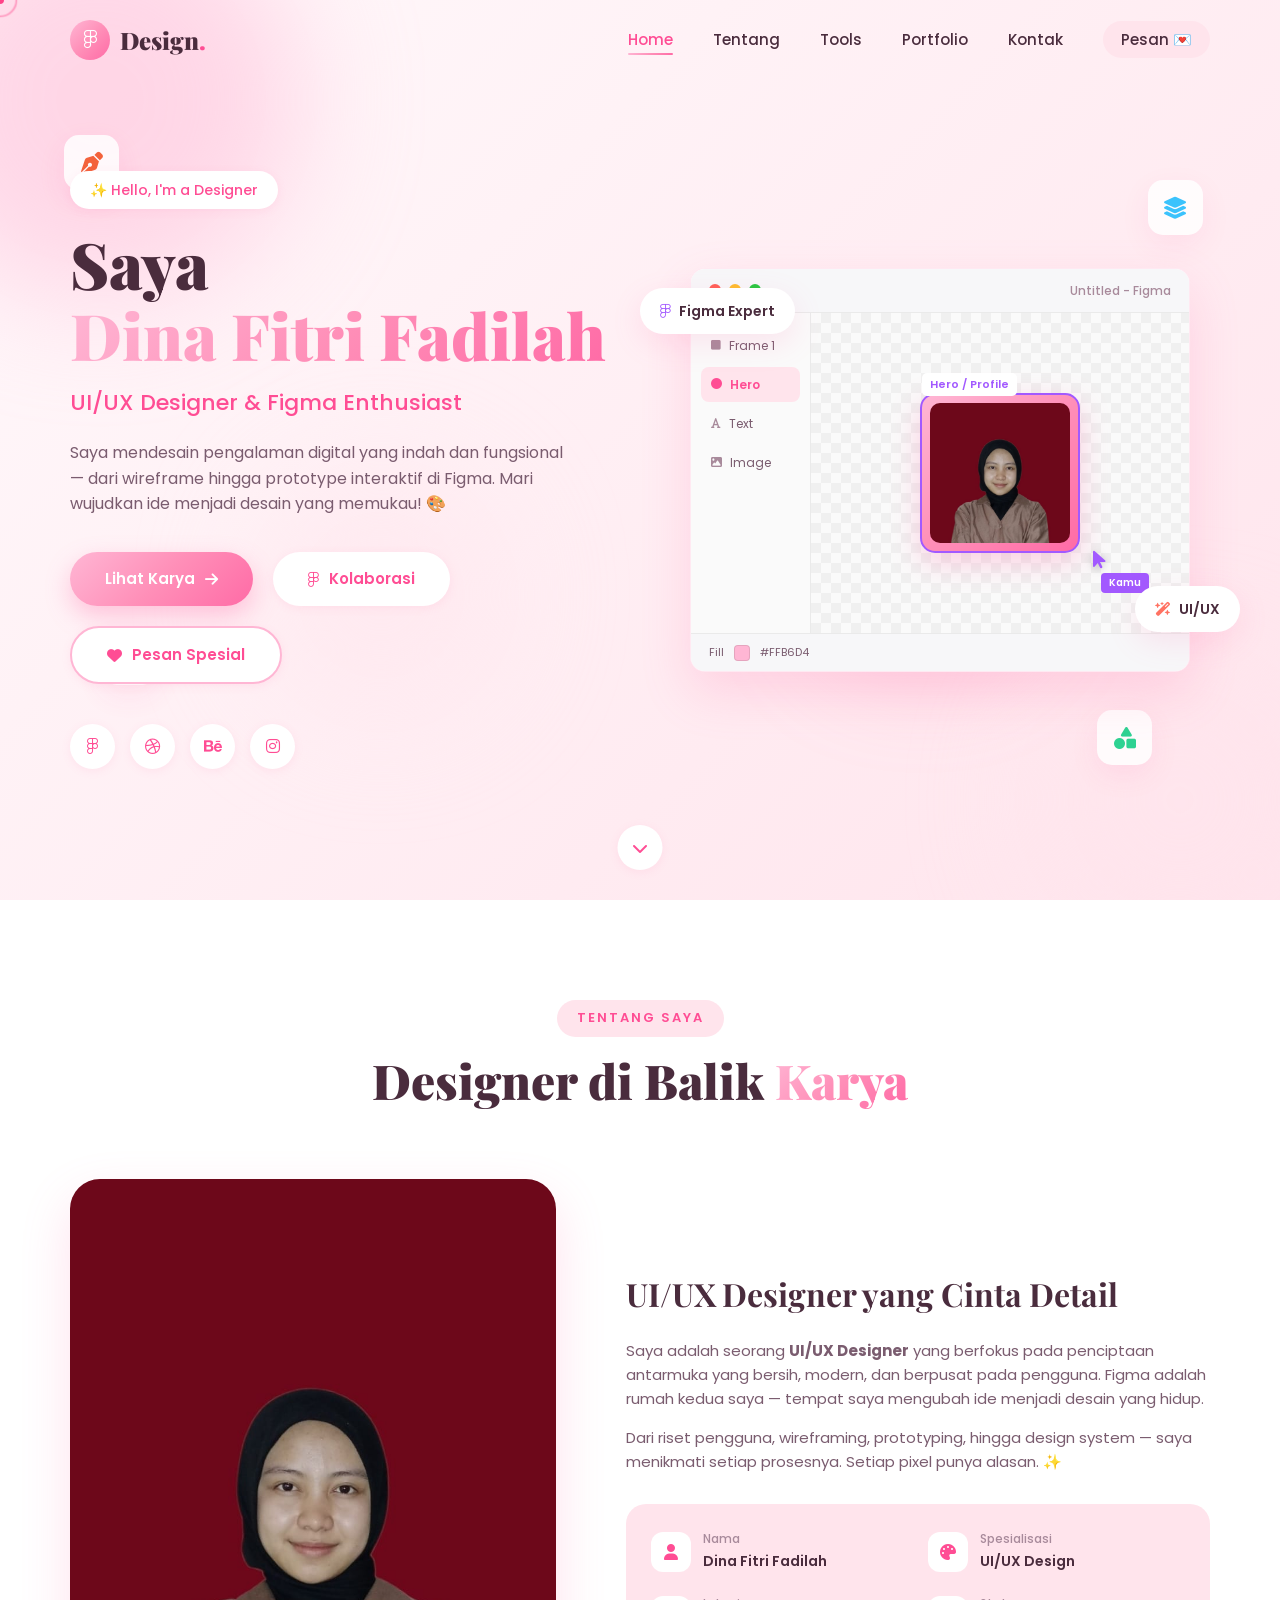
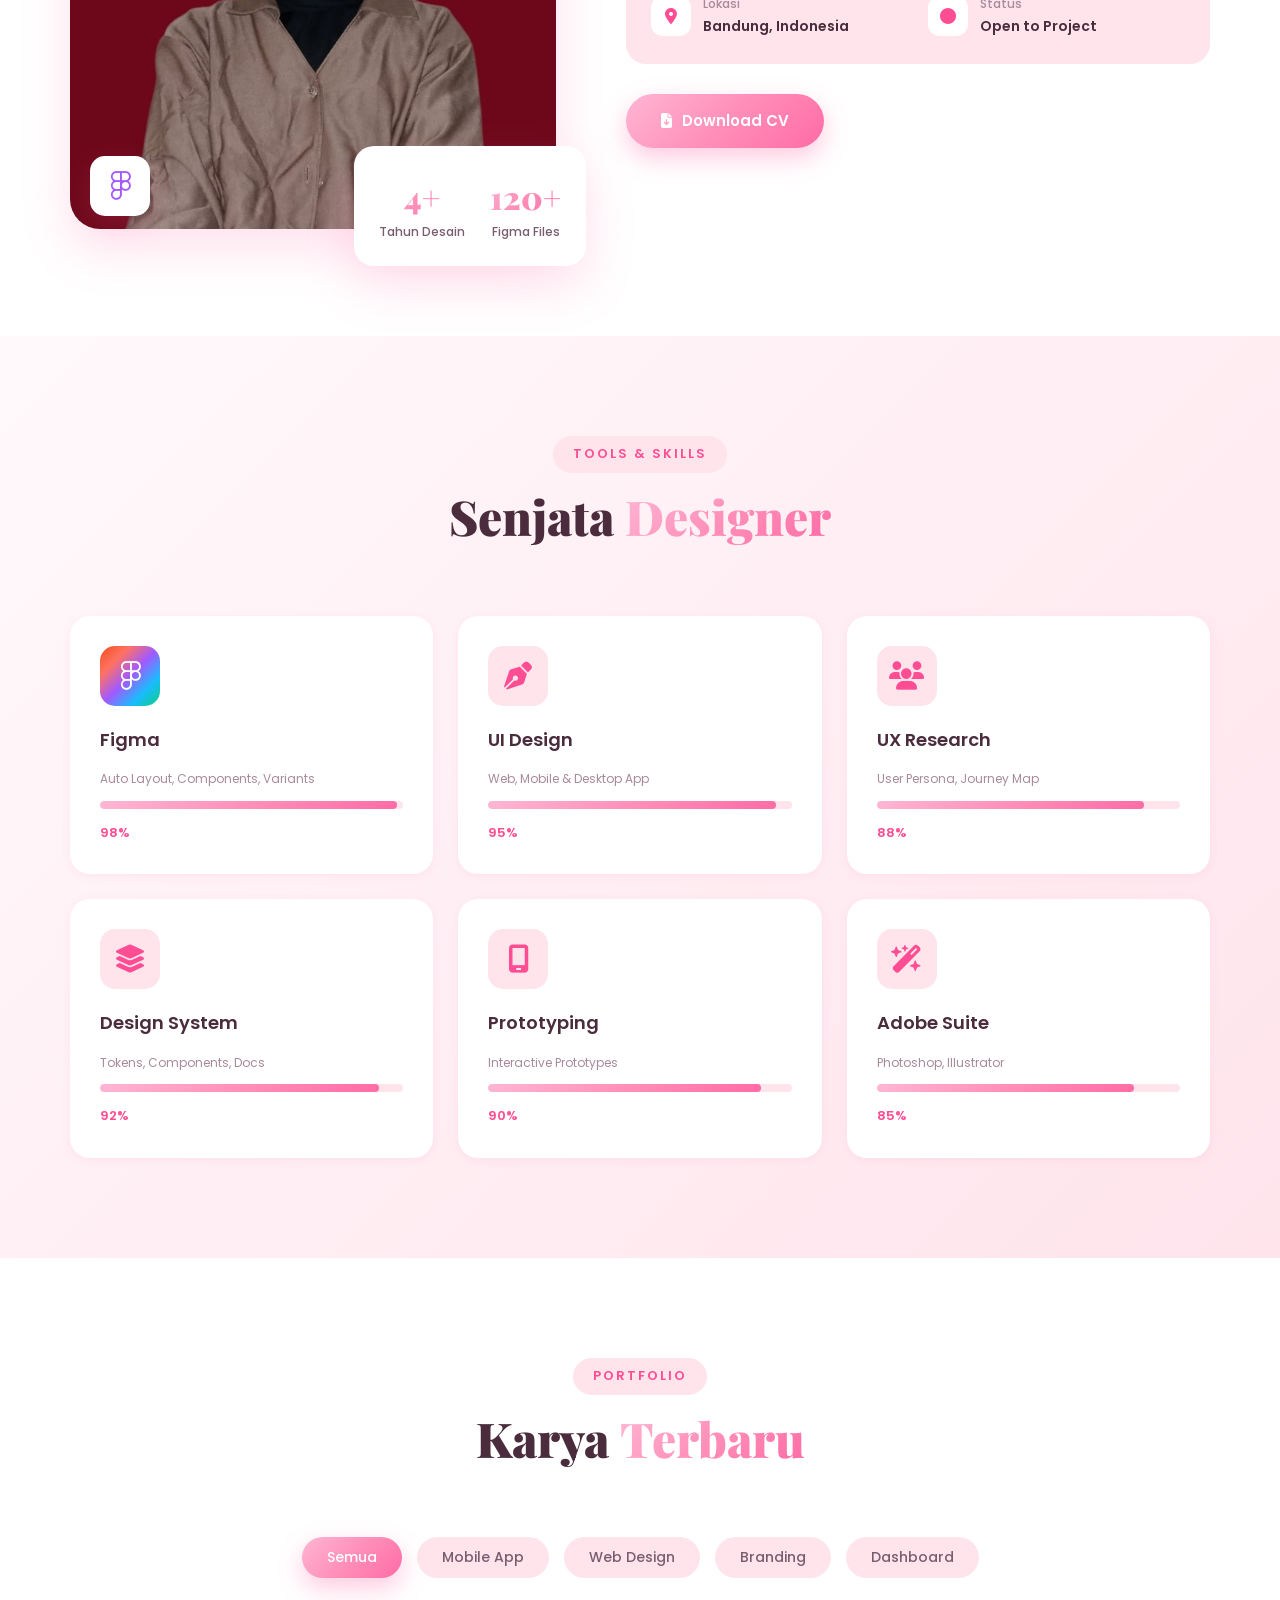
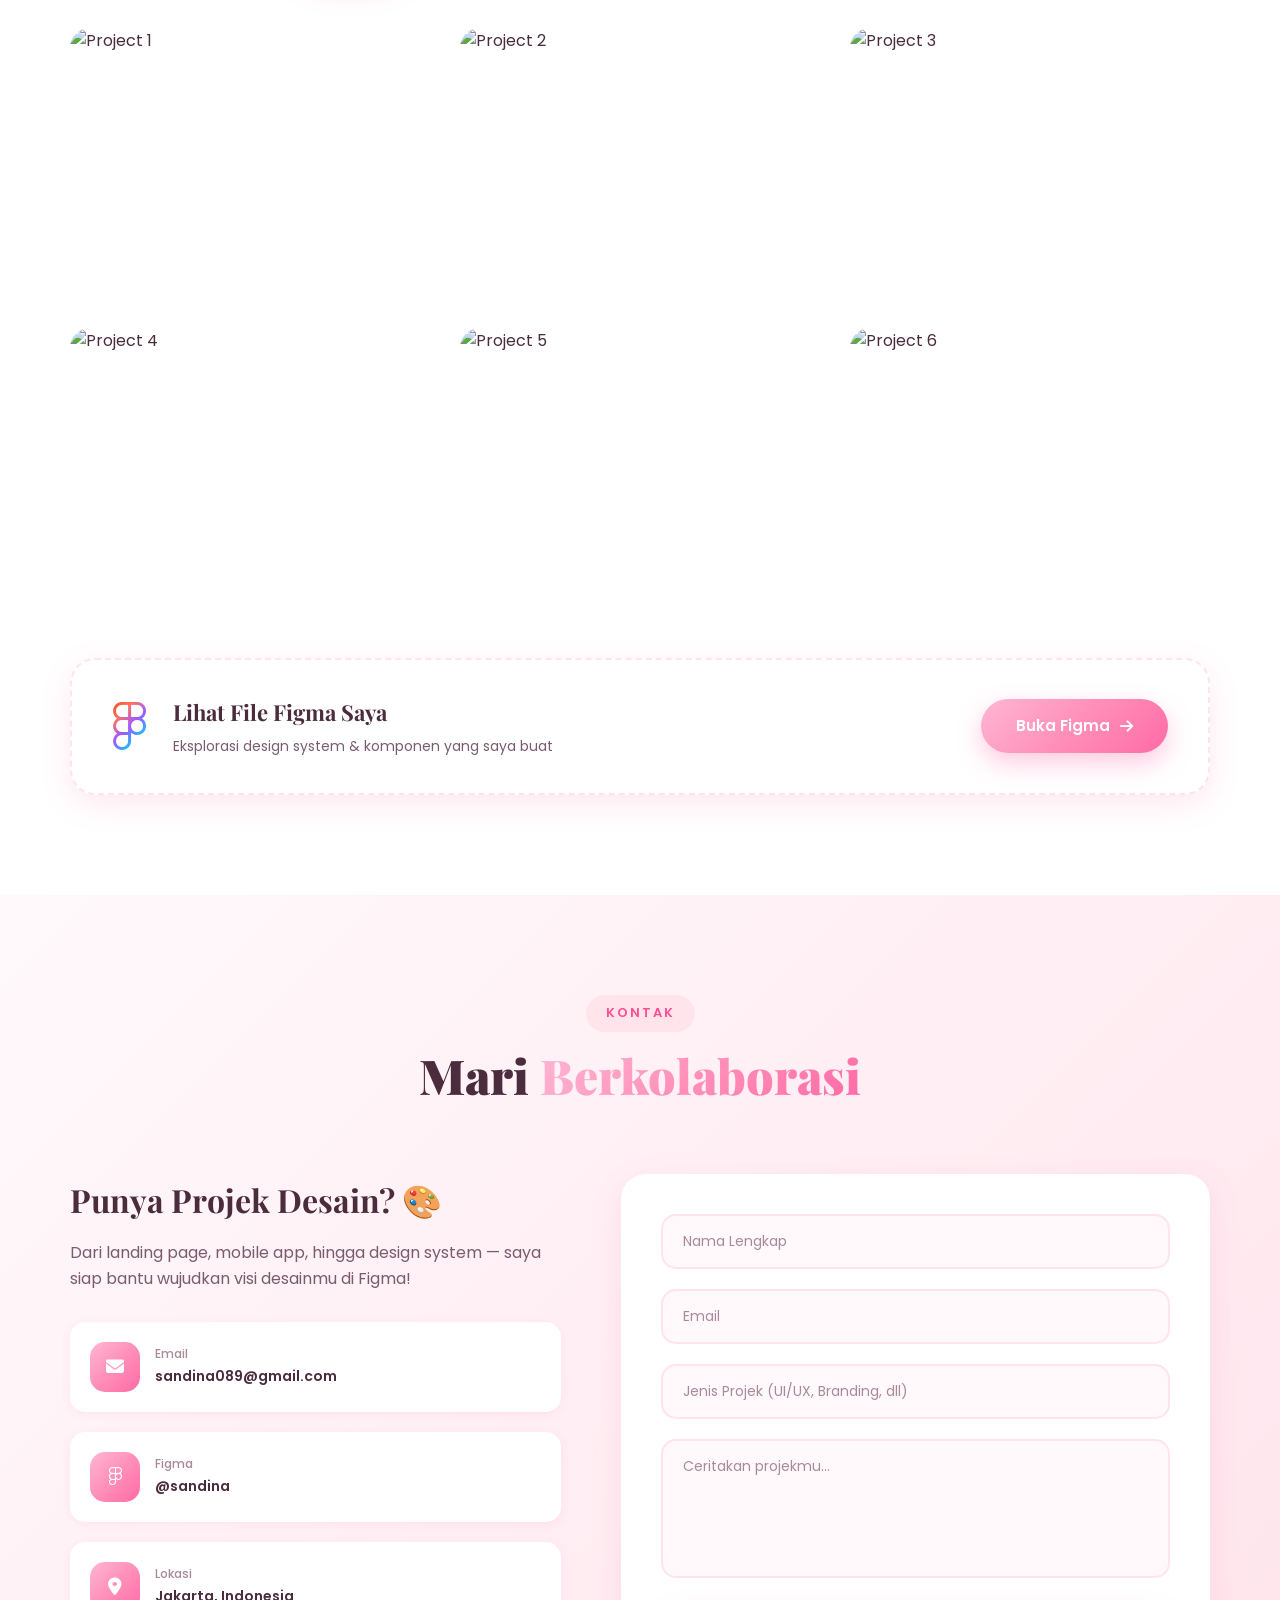
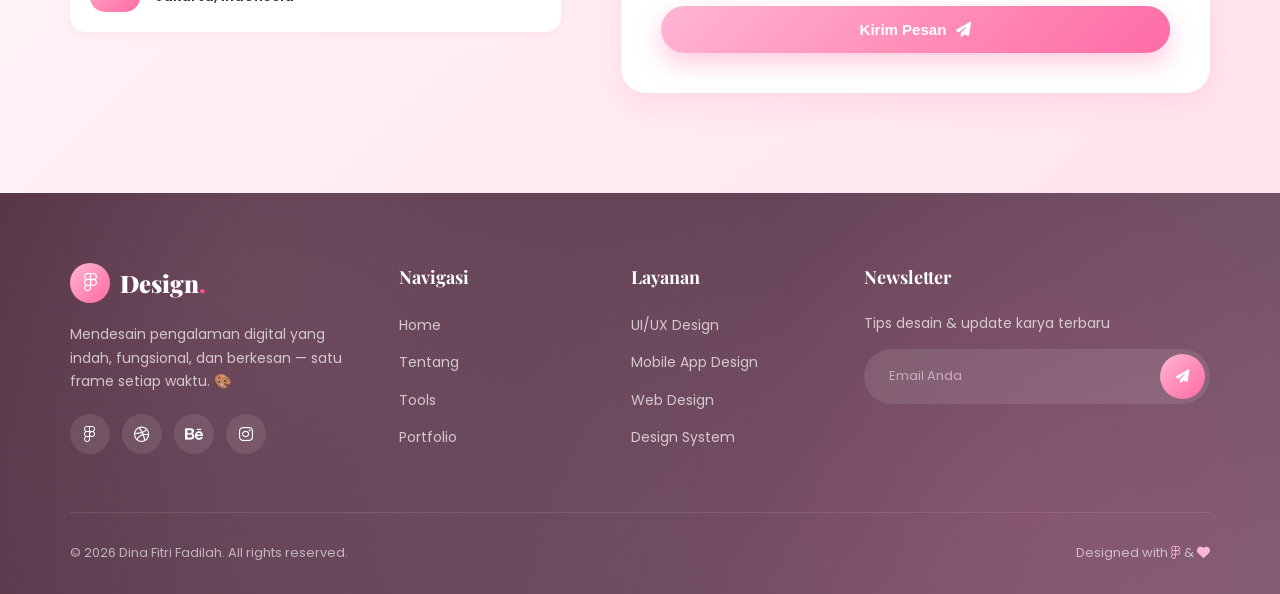
==== commit e1210ad4: "Update index.html" ====
--- a/index.html
+++ b/index.html
@@ -198,7 +198,7 @@
                             <i class="fas fa-user"></i>
                             <div>
                                 <strong>Nama</strong>
-                                <span>Dina Fitri Fadhilah</span>
+                                <span>Dina Fitri Fadilah</span>
                             </div>
                         </div>
                         <div class="info-item">
@@ -541,4 +541,4 @@
 
     <script src="script.js"></script>
 </body>
-</html>+</html>
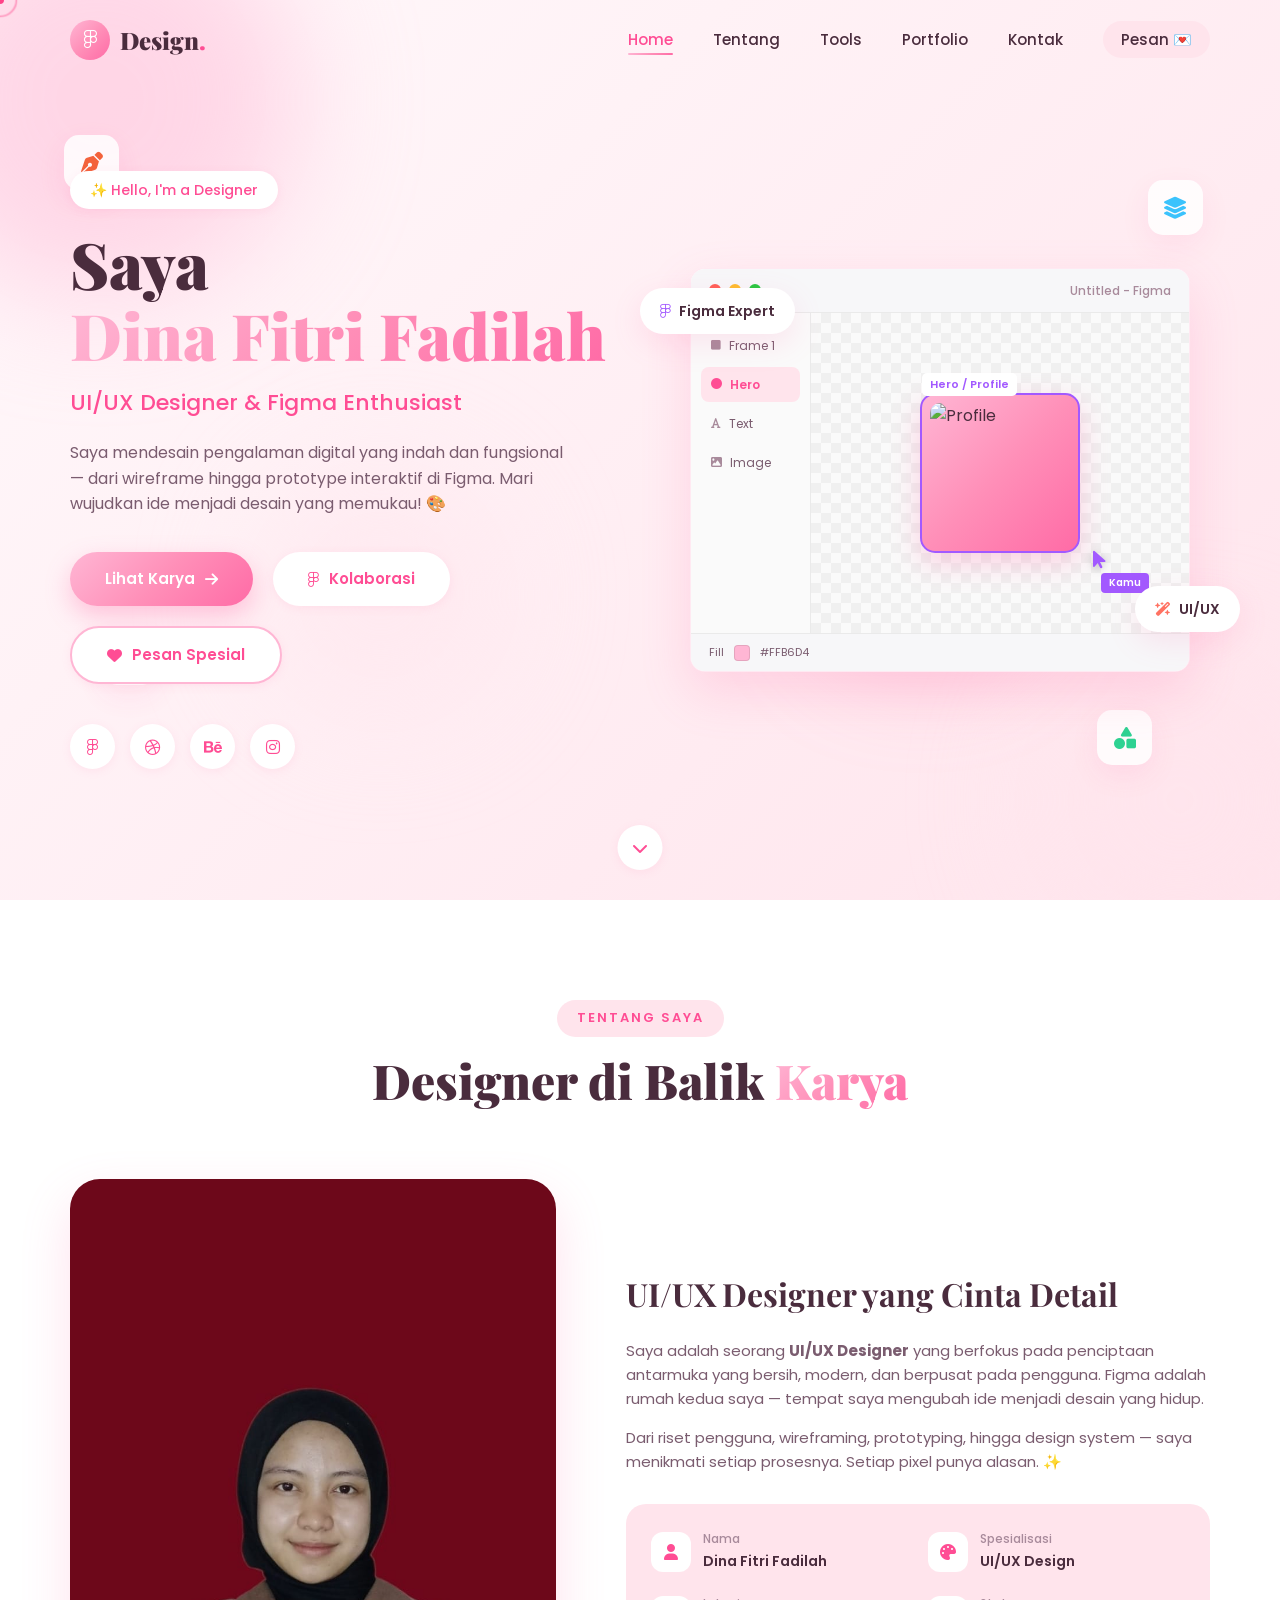
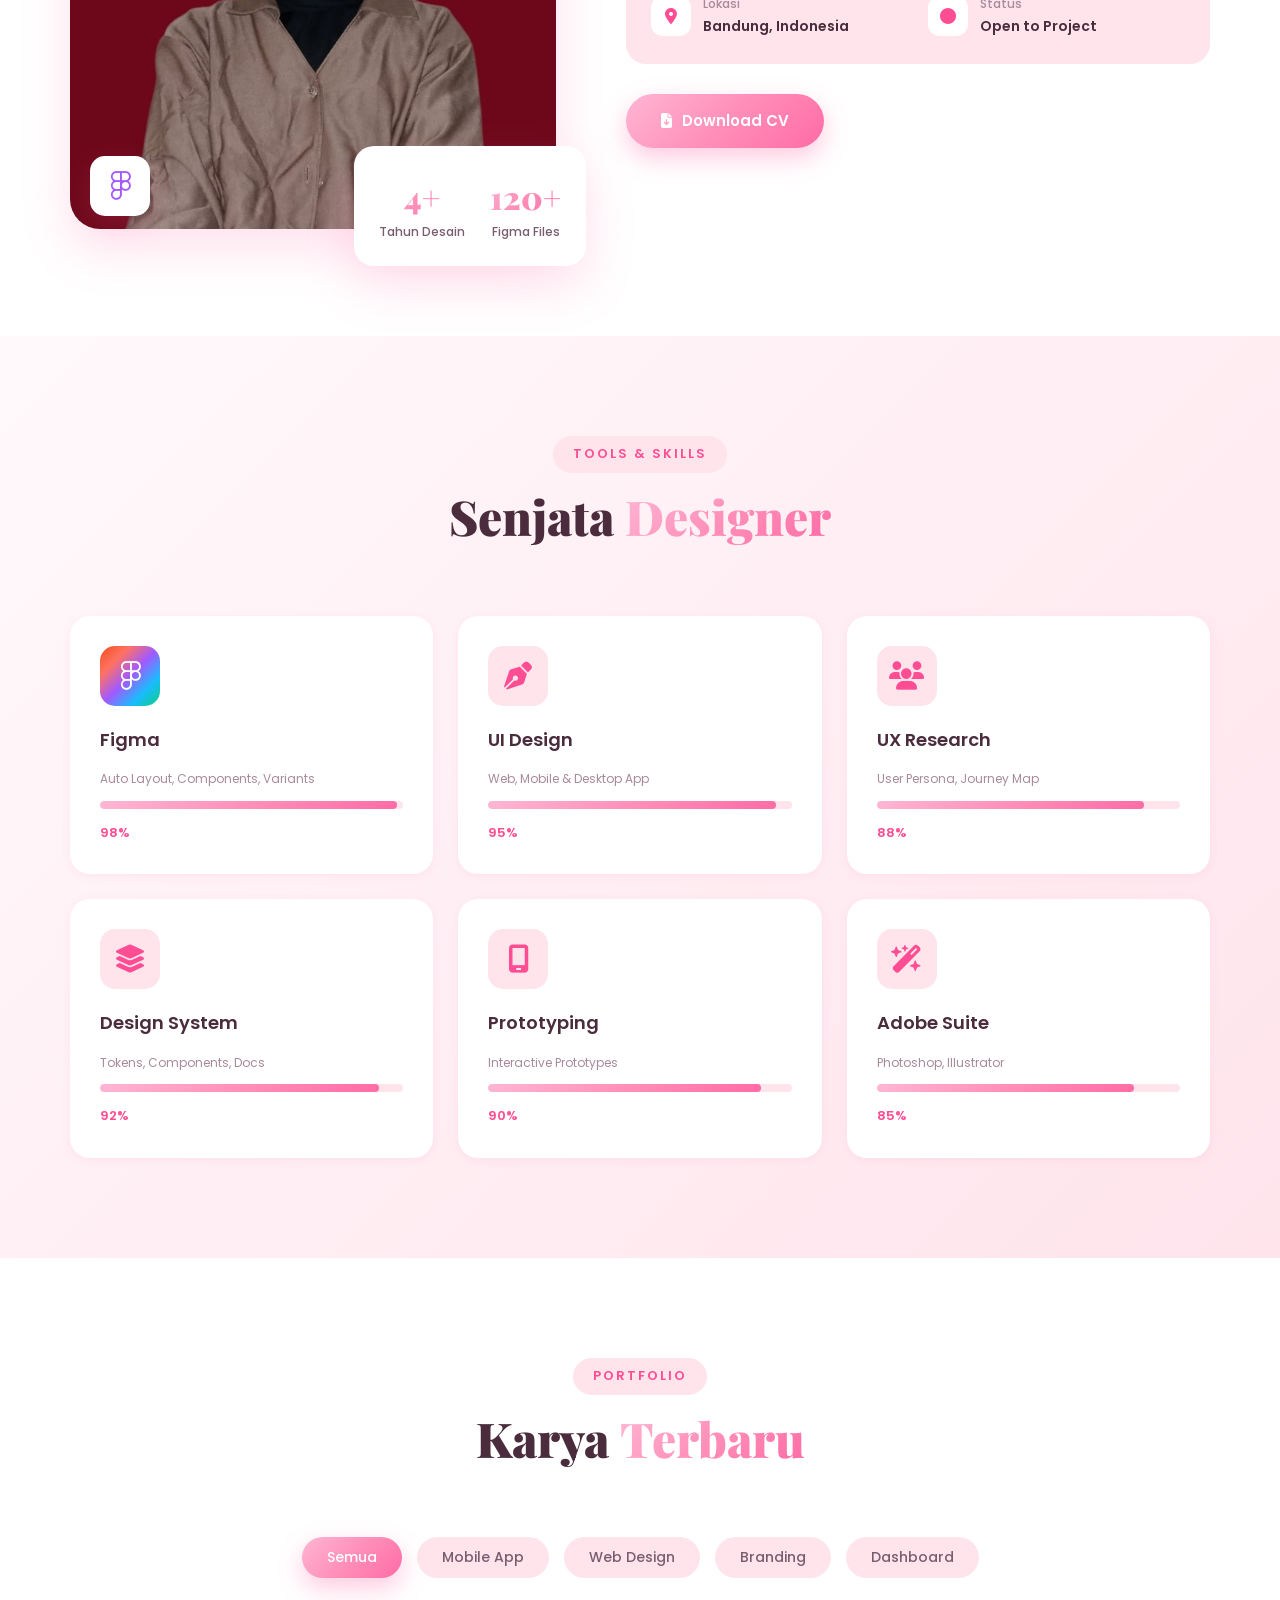
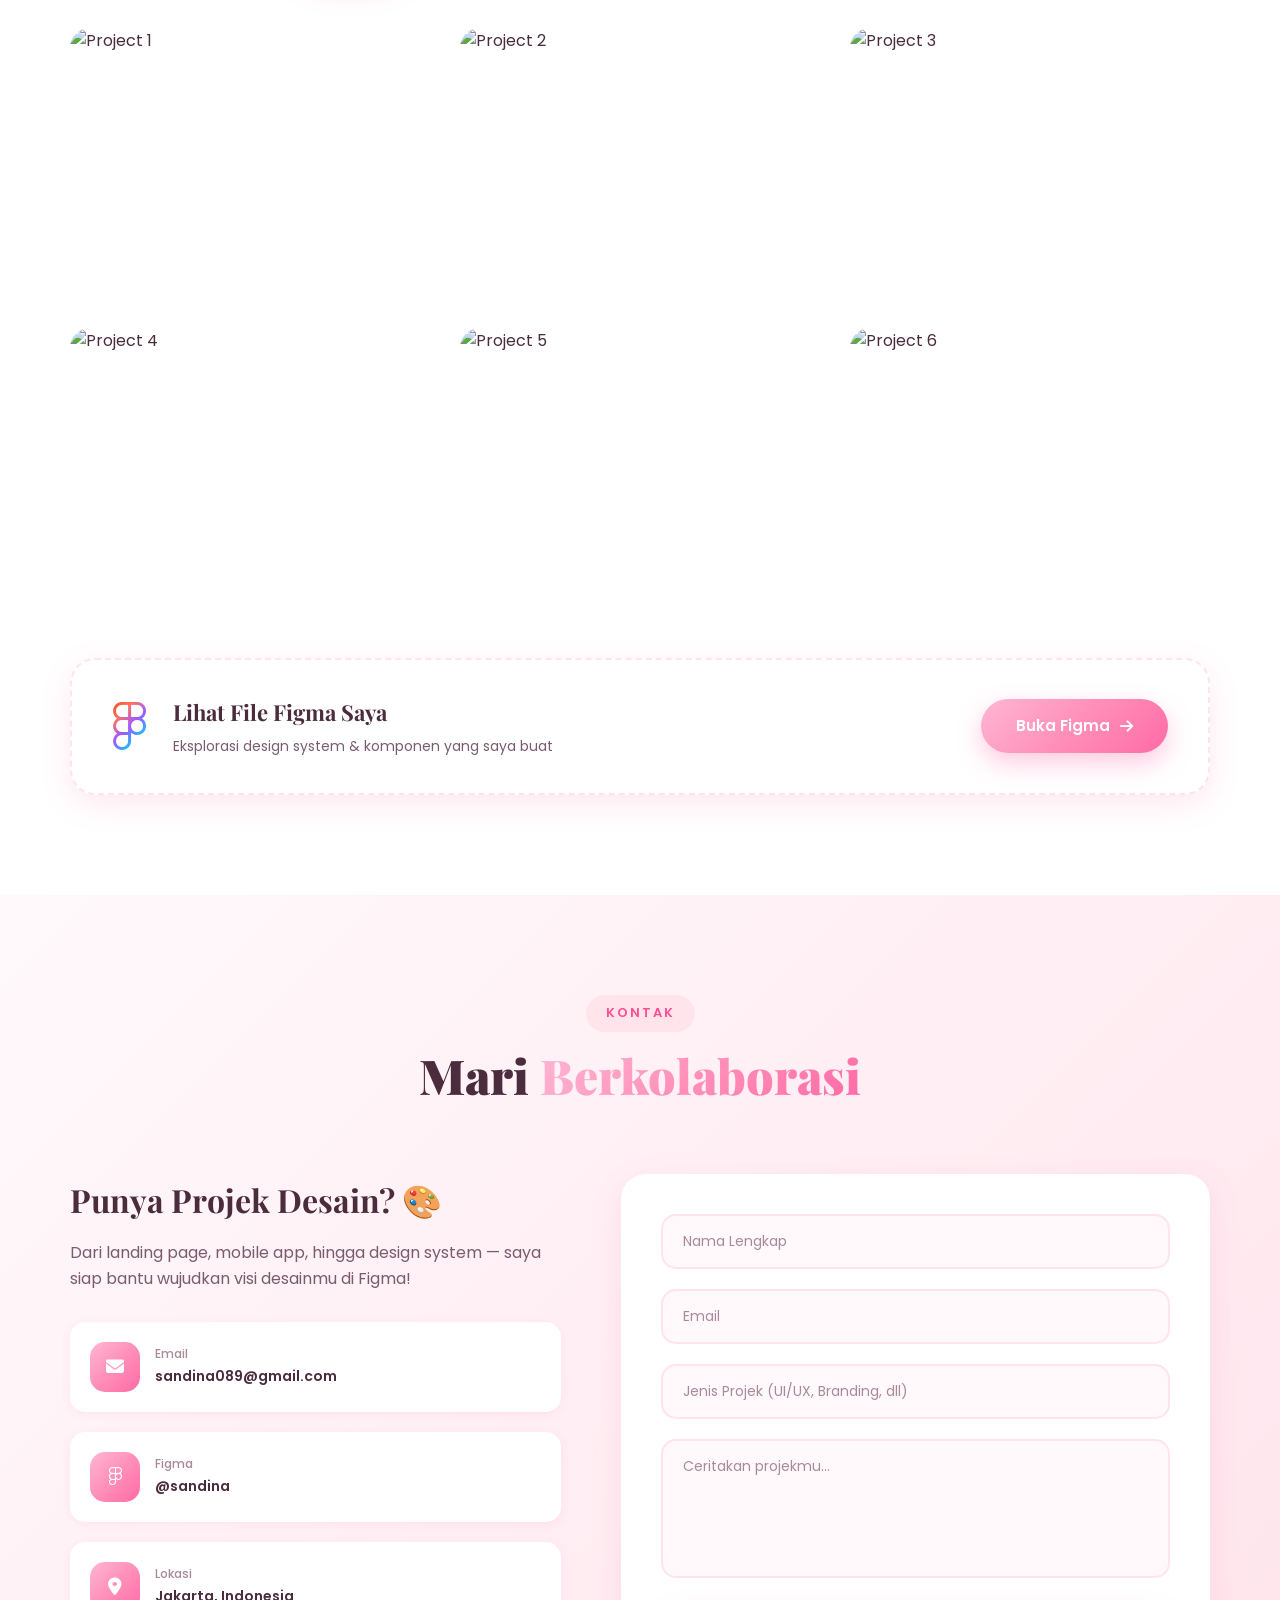
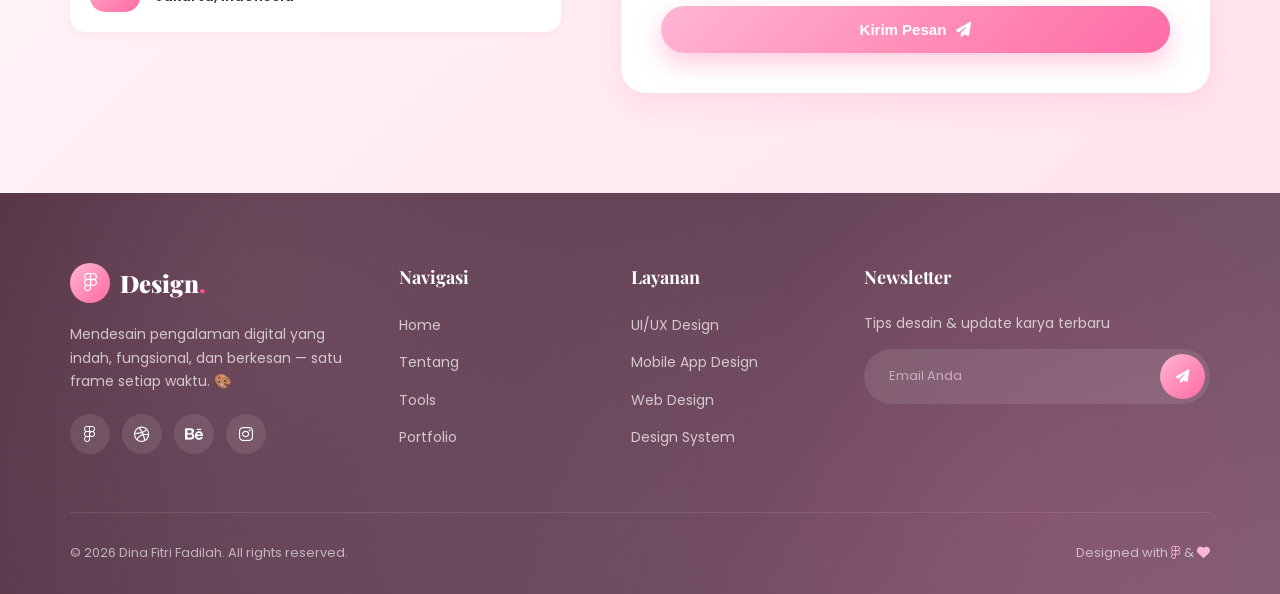
==== commit 1dc10dc7: "update foto" ====
--- a/index.html
+++ b/index.html
@@ -120,7 +120,7 @@
                         </div>
                         <div class="canvas-workspace">
                             <div class="design-frame">
-                                <img src="dina.jpeg" alt="Profile">
+                                <img src=".jpeg" alt="Profile">
                                 <div class="frame-label">Hero / Profile</div>
                             </div>
                             <div class="cursor-design">
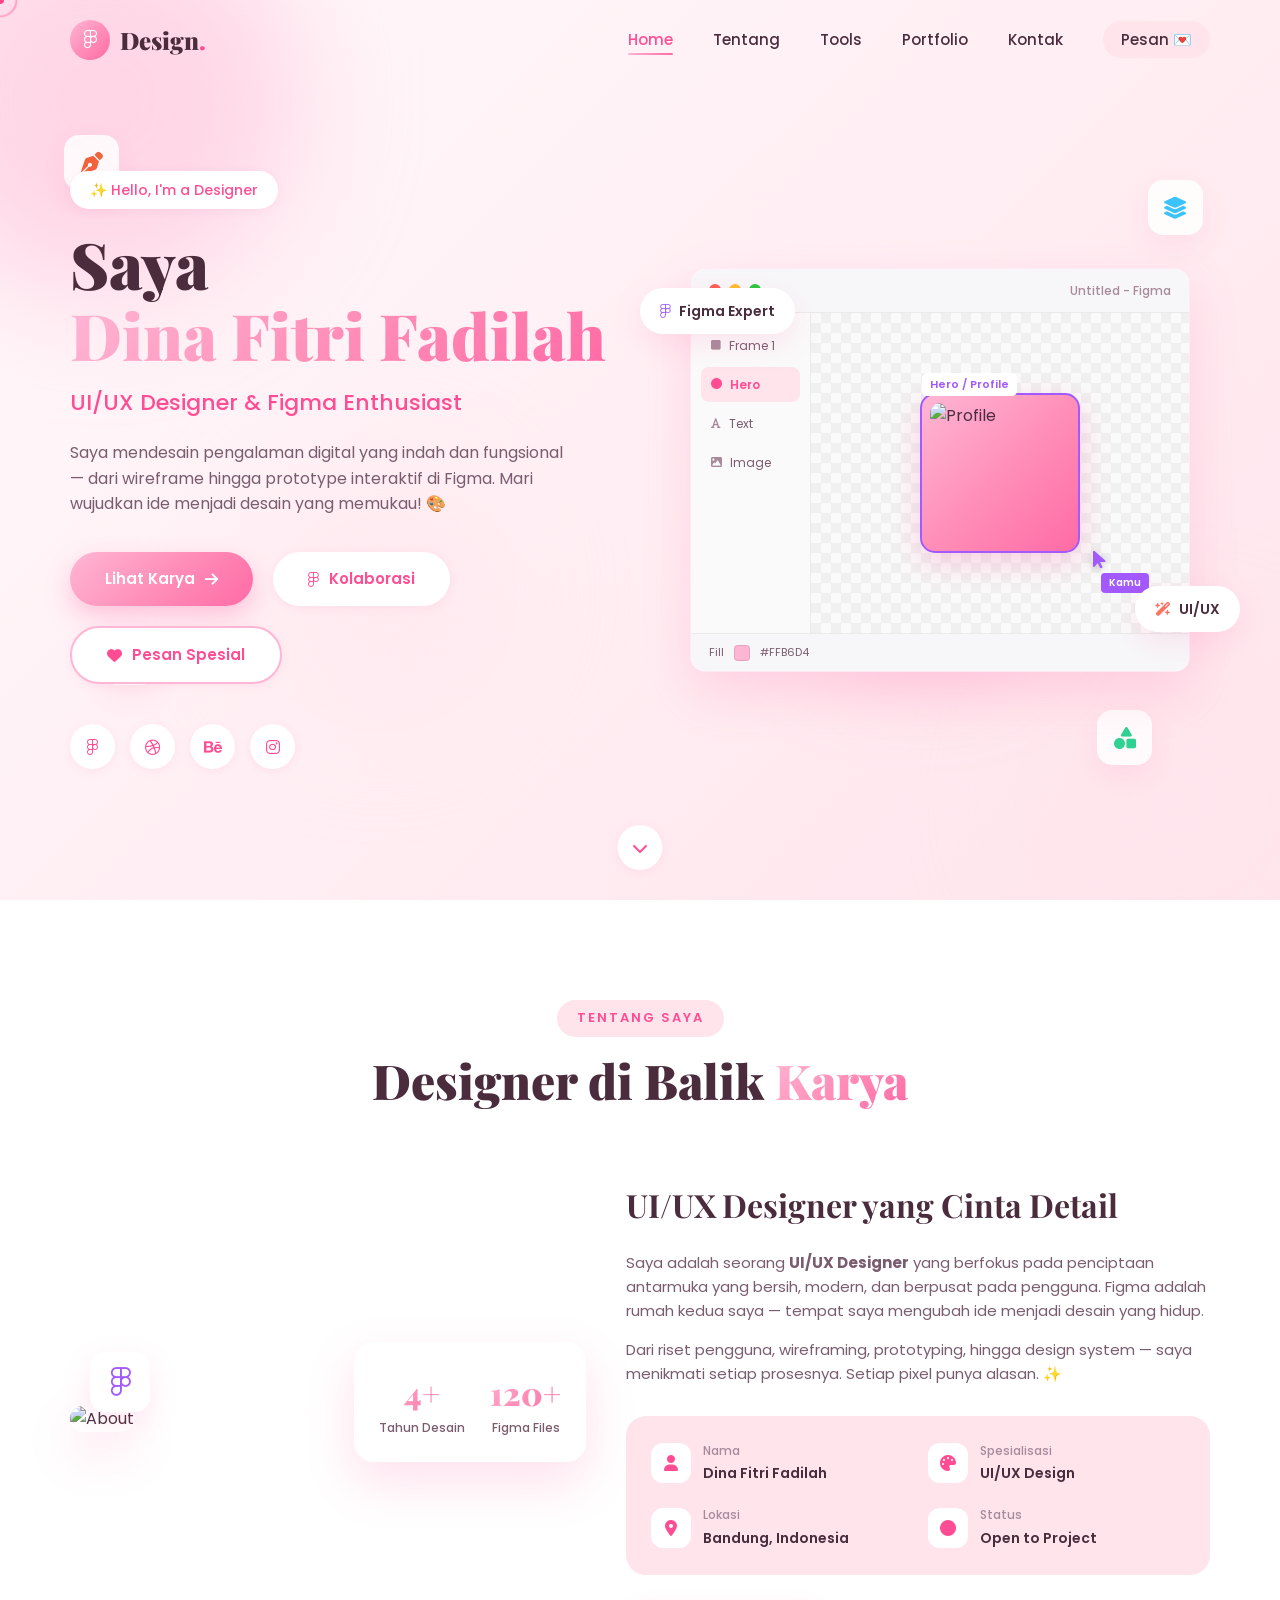
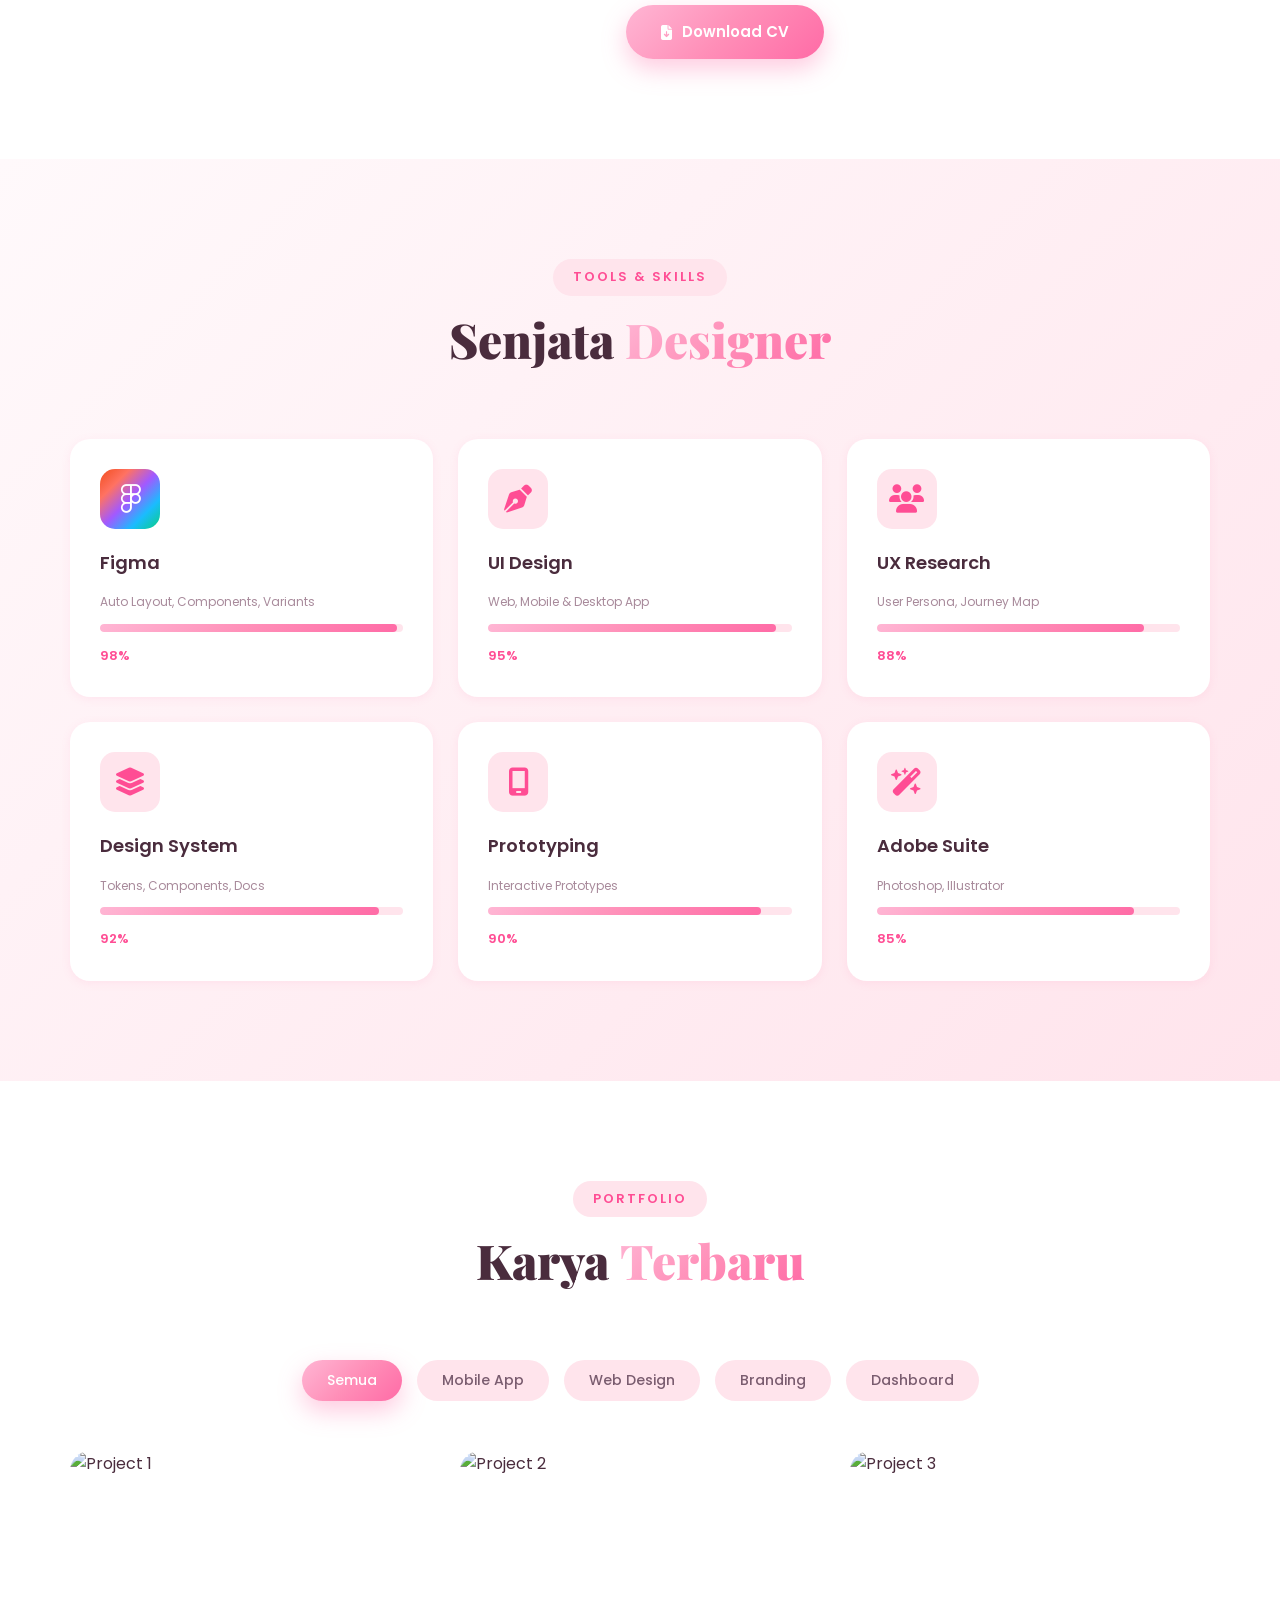
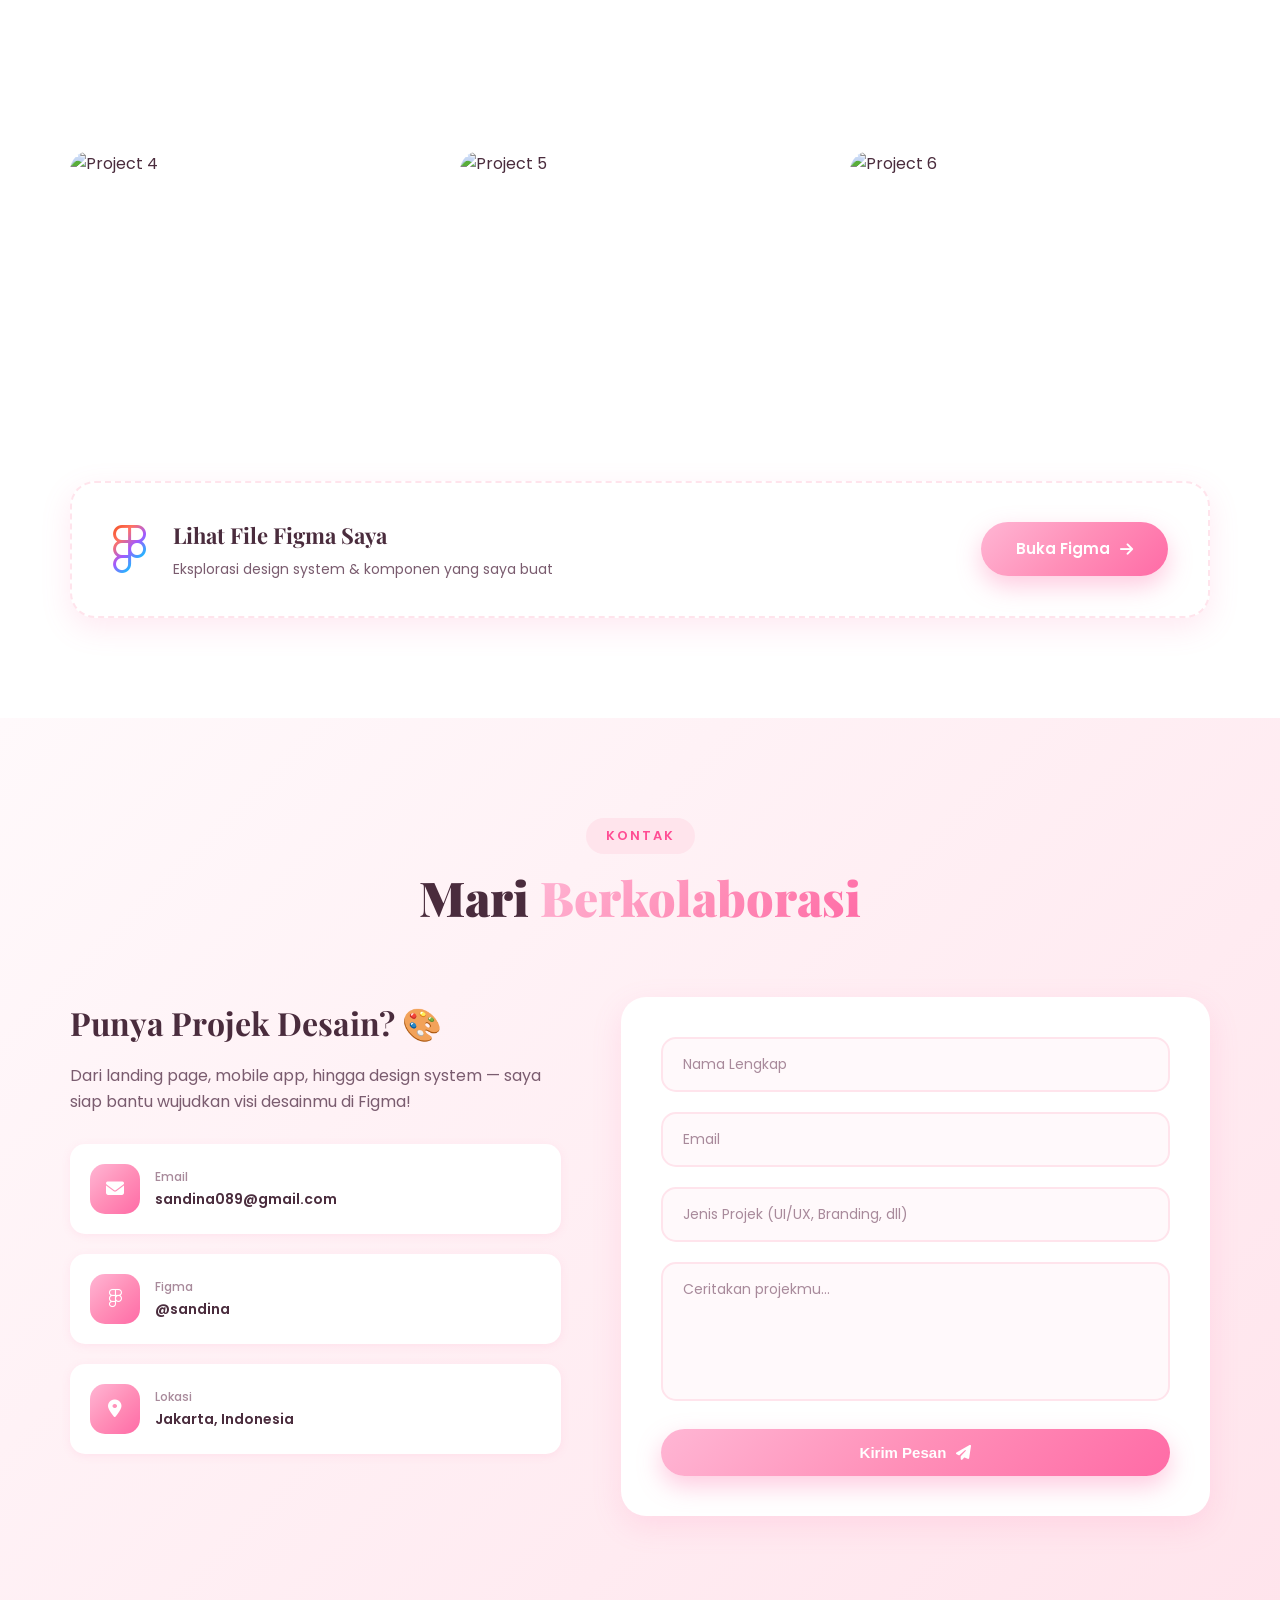
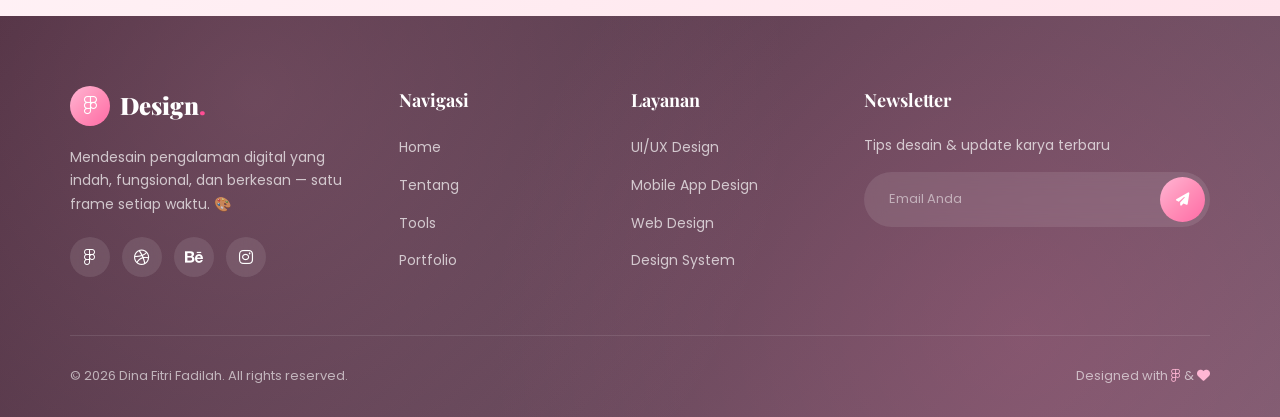
==== commit 512c1b9f: "update foto" ====
--- a/index.html
+++ b/index.html
@@ -163,7 +163,7 @@
             <div class="about-content">
                 <div class="about-image">
                     <div class="about-img-wrapper">
-                        <img src="dina.jpeg" alt="About">
+                        <img src=".jpeg" alt="About">
                         <div class="img-decoration">
                             <i class="fab fa-figma"></i>
                         </div>
